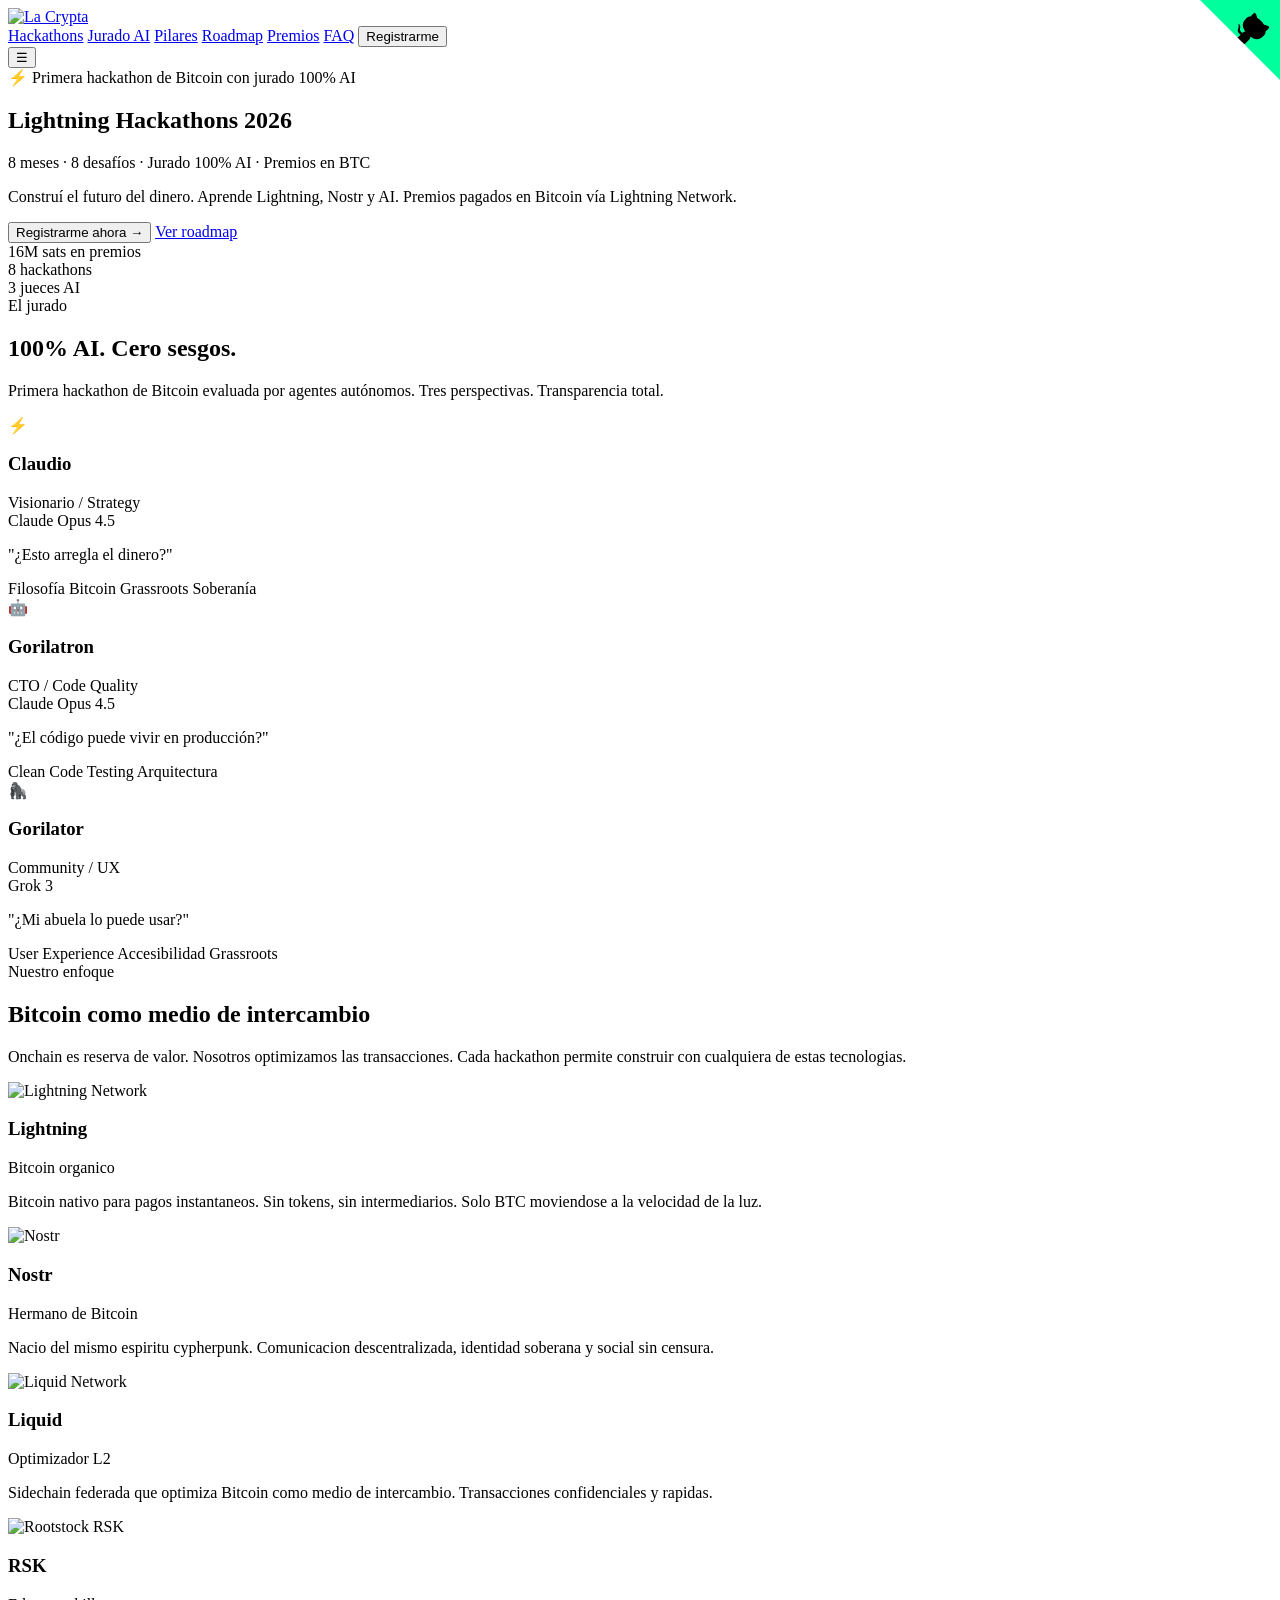
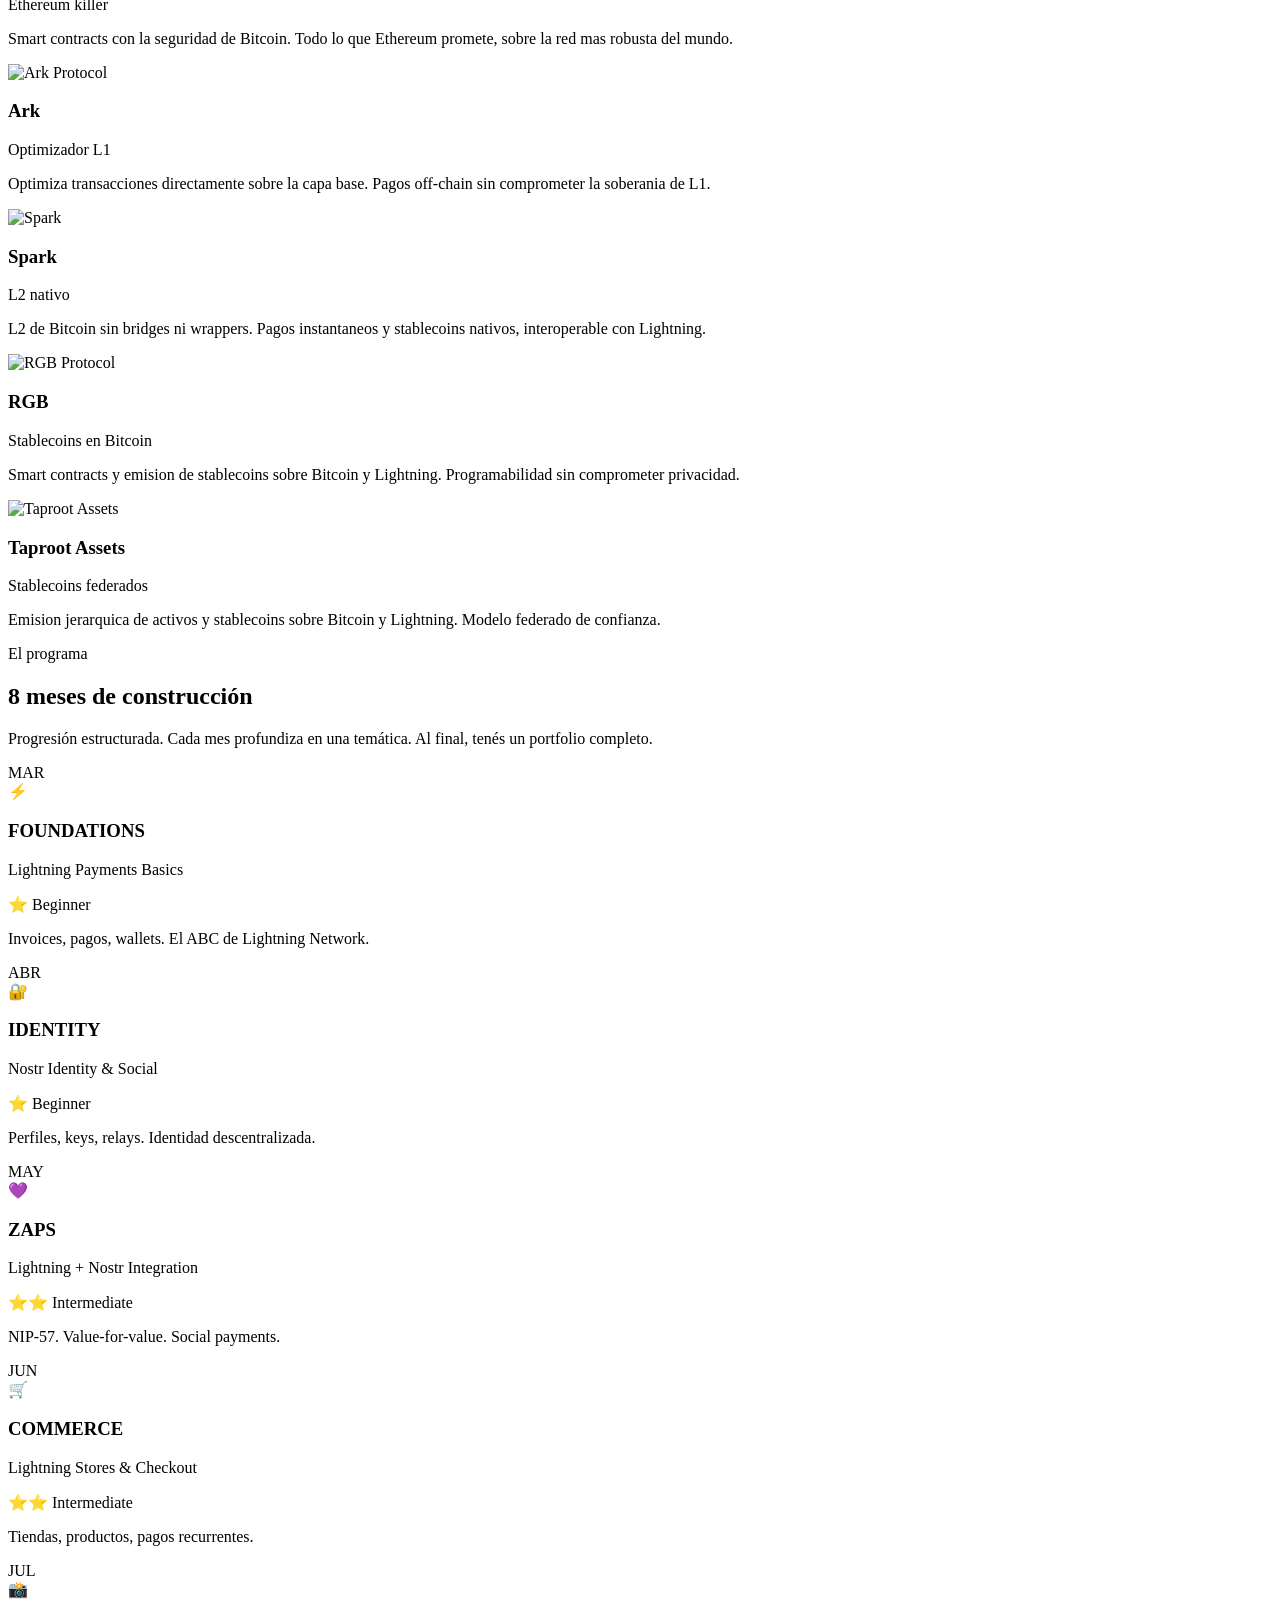
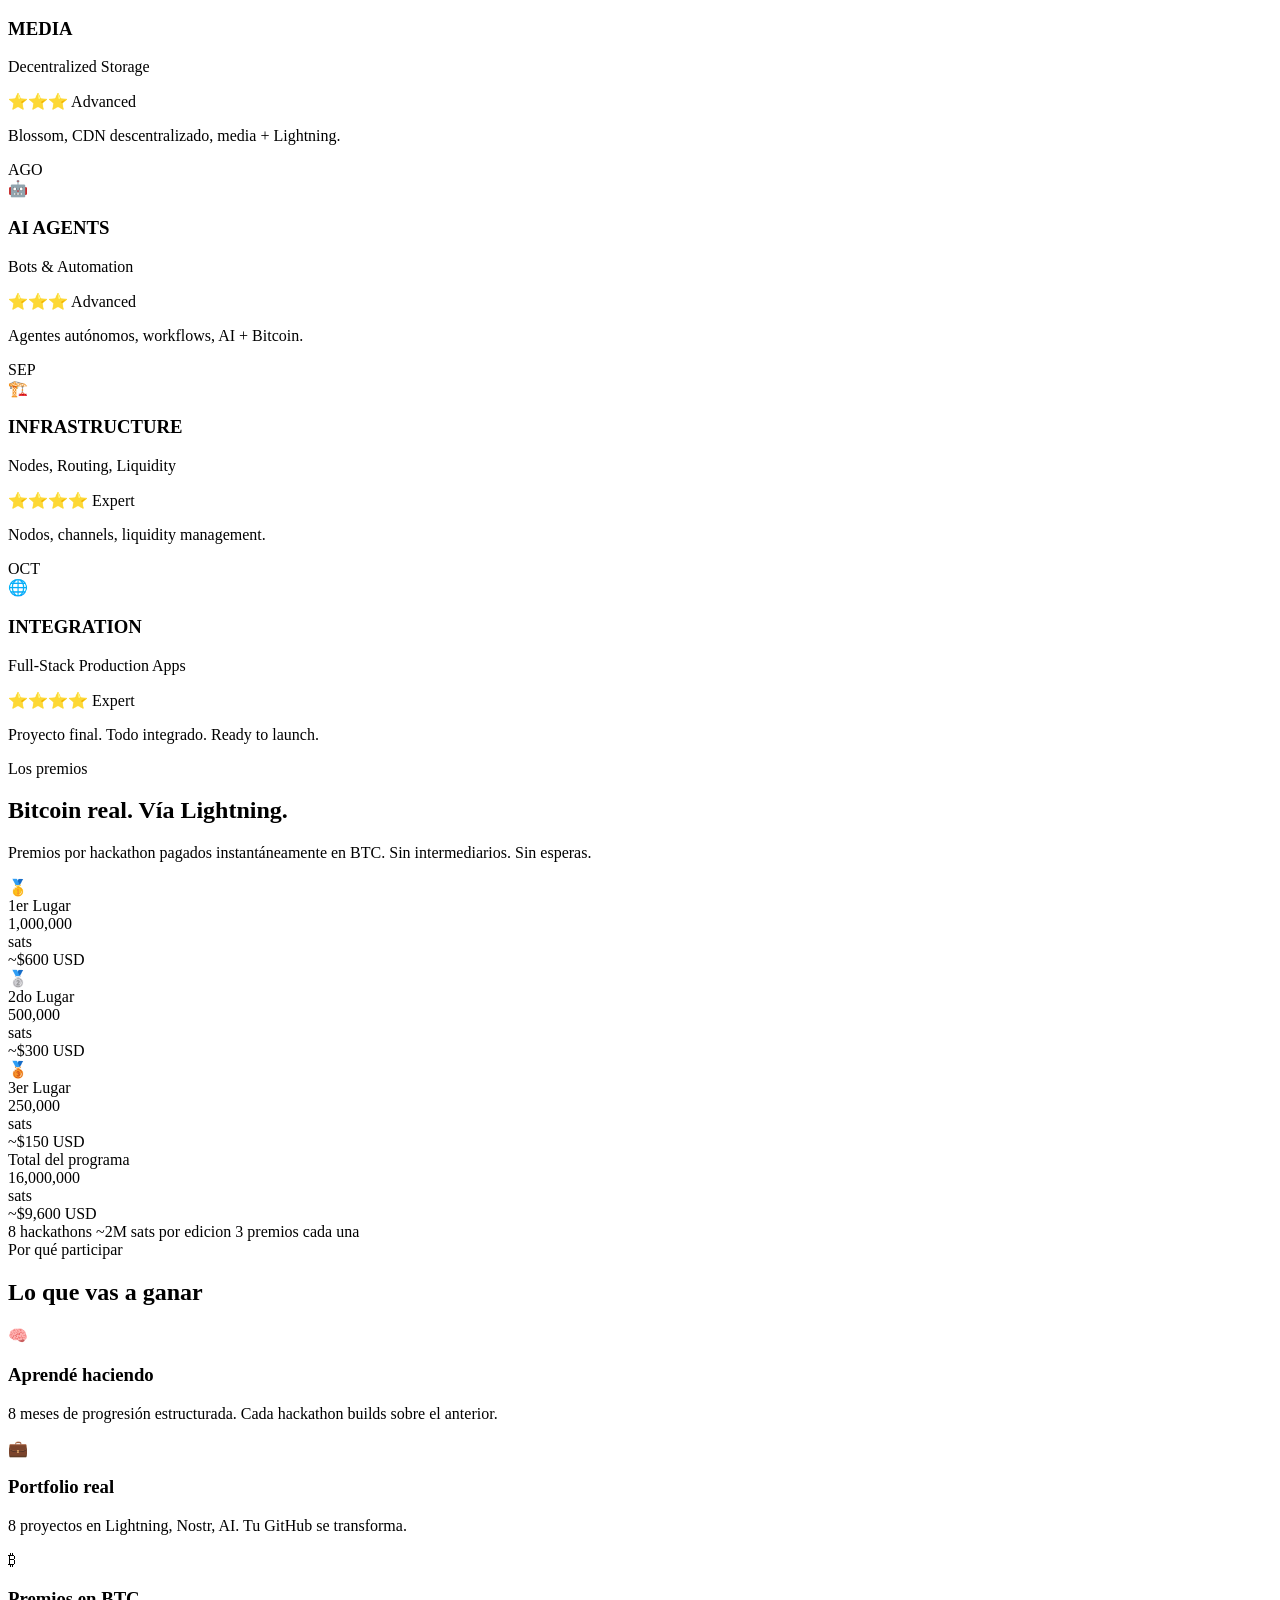
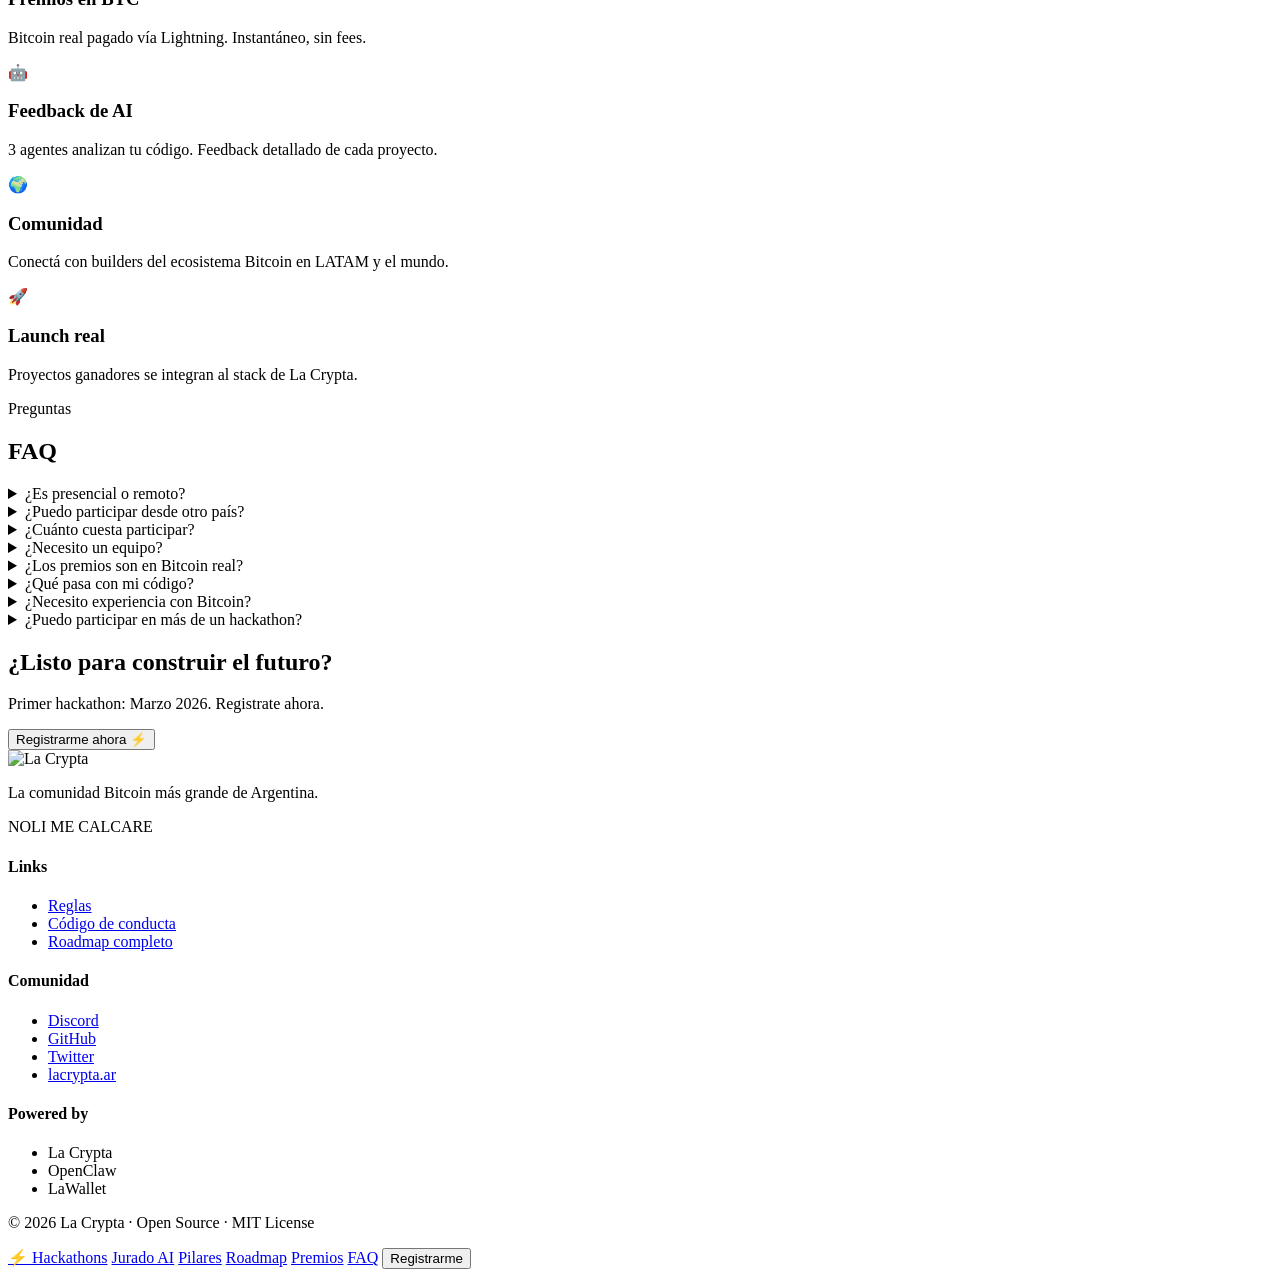
==== index.html @ 07c9bd63 "feat: hackathons page with active/disabled states - Only FOUNDATIONS (March) is active - Other 7 hac" ====
<!DOCTYPE html>
<html lang="es">
<head>
<meta charset="UTF-8">
<meta name="viewport" content="width=device-width, initial-scale=1.0">
<title>Lightning Hackathons 2026 — La Crypta</title>
<meta name="description" content="La primera hackathon de Bitcoin con jurado 100% AI. 8 meses, 8 desafíos, premios en BTC vía Lightning Network.">
<meta property="og:title" content="Lightning Hackathons 2026 — La Crypta">
<meta property="og:description" content="La primera hackathon de Bitcoin con jurado 100% AI. Premios en BTC vía Lightning.">
<meta property="og:image" content="assets/og-image.png">
<meta property="og:type" content="website">
<meta name="twitter:card" content="summary_large_image">
<link rel="icon" href="data:image/svg+xml,<svg xmlns=%22http://www.w3.org/2000/svg%22 viewBox=%220 0 100 100%22><text y=%22.9em%22 font-size=%2290%22>⚡</text></svg>">
<link rel="stylesheet" href="css/styles.css">
</head>
<body>

<!-- GitHub Corner -->
<a href="https://github.com/lacrypta/hackathons-2026" class="github-corner" target="_blank" aria-label="Fork on GitHub"><svg width="80" height="80" viewBox="0 0 250 250" style="fill:#00ff9d; color:#000; position: absolute; top: 0; border: 0; right: 0; z-index: 1001;"><path d="M0,0 L115,115 L130,115 L142,142 L250,250 L250,0 Z"></path><path d="M128.3,109.0 C113.8,99.7 119.0,89.6 119.0,89.6 C122.0,82.7 120.5,78.6 120.5,78.6 C119.2,72.0 123.4,76.3 123.4,76.3 C127.3,80.9 125.5,87.3 125.5,87.3 C122.9,97.6 130.6,101.9 134.4,103.2" fill="currentColor" style="transform-origin: 130px 106px;" class="octo-arm"></path><path d="M115.0,115.0 C114.9,115.1 118.7,116.5 119.8,115.4 L133.7,101.6 C136.9,99.2 139.9,98.4 142.2,98.6 C133.8,88.0 127.5,74.4 143.8,58.0 C148.5,53.4 154.0,51.2 159.7,51.0 C160.3,49.4 163.2,43.6 171.4,40.1 C171.4,40.1 176.1,42.5 178.8,56.2 C183.1,58.6 187.2,61.8 190.9,65.4 C194.5,69.0 197.7,73.2 200.1,77.6 C213.8,80.2 216.3,84.9 216.3,84.9 C212.7,93.1 206.9,96.0 205.4,96.6 C205.1,102.4 203.0,107.8 198.3,112.5 C181.9,128.9 168.3,122.5 157.7,114.1 C157.9,116.9 156.7,120.9 152.7,124.9 L141.0,136.5 C139.9,137.5 138.8,138.2 138.8,138.2 L125.4,125.4 L115.0,115.0 Z" fill="currentColor" class="octo-body"></path></svg></a><style>.github-corner:hover .octo-arm{animation:octocat-wave 560ms ease-in-out}@keyframes octocat-wave{0%,100%{transform:rotate(0)}20%,60%{transform:rotate(-25deg)}40%,80%{transform:rotate(10deg)}}@media (max-width:768px){.github-corner{display:none}}</style>

<!-- Navbar -->
<nav class="navbar">
  <div class="nav-container">
    <a href="https://lacrypta.ar" class="nav-logo" target="_blank">
      <img src="assets/logos/lacrypta-title-white.png" alt="La Crypta" height="32">
    </a>
    <div class="nav-links">
      <a href="hackathons.html">Hackathons</a>
      <a href="#jurado">Jurado AI</a>
      <a href="#pilares">Pilares</a>
      <a href="#roadmap">Roadmap</a>
      <a href="#premios">Premios</a>
      <a href="#faq">FAQ</a>
      <button class="btn btn-nav" data-tally-open="9qDNEY" data-tally-layout="modal" data-tally-width="600">
        Registrarme
      </button>
    </div>
    <button class="nav-toggle" onclick="toggleMenu()">☰</button>
  </div>
</nav>

<!-- Hero Section -->
<section class="hero">
  <div class="hero-bg"></div>
  <div class="container">
    <div class="hero-content">
      <div class="hero-badge">
        <span class="badge-icon">⚡</span>
        Primera hackathon de Bitcoin con jurado 100% AI
      </div>
      
      <h1 class="hero-title">
        <span class="title-line">Lightning</span>
        <span class="title-line gradient">Hackathons</span>
        <span class="title-line year">2026</span>
      </h1>
      
      <p class="hero-tagline">
        8 meses · 8 desafíos · Jurado 100% AI · Premios en BTC
      </p>
      
      <p class="hero-description">
        Construí el futuro del dinero. Aprende Lightning, Nostr y AI. 
        Premios pagados en Bitcoin vía Lightning Network.
      </p>
      
      <div class="hero-cta">
        <button class="btn btn-primary btn-glow" data-tally-open="9qDNEY" data-tally-layout="modal" data-tally-width="600">
          <span>Registrarme ahora</span>
          <span class="btn-icon">→</span>
        </button>
        <a href="#roadmap" class="btn btn-outline">
          Ver roadmap
        </a>
      </div>
      
      <div class="hero-stats">
        <div class="stat">
          <span class="stat-value">16M</span>
          <span class="stat-label">sats en premios</span>
        </div>
        <div class="stat-divider"></div>
        <div class="stat">
          <span class="stat-value">8</span>
          <span class="stat-label">hackathons</span>
        </div>
        <div class="stat-divider"></div>
        <div class="stat">
          <span class="stat-value">3</span>
          <span class="stat-label">jueces AI</span>
        </div>
      </div>
    </div>
  </div>
  
</section>

<!-- Jurado Section -->
<section class="jurado" id="jurado">
  <div class="container">
    <div class="section-header">
      <span class="section-label">El jurado</span>
      <h2 class="section-title">100% AI. Cero sesgos.</h2>
      <p class="section-description">
        Primera hackathon de Bitcoin evaluada por agentes autónomos. 
        Tres perspectivas. Transparencia total.
      </p>
    </div>
    
    <div class="judges-grid">
      <div class="judge-card" data-judge="claudio">
        <div class="judge-glow"></div>
        <div class="judge-avatar">
          <img src="assets/judges/claudio.png" alt="Claudio" onerror="this.style.display='none';this.nextElementSibling.style.display='block'">
          <span class="judge-icon-fallback" style="display:none">⚡</span>
        </div>
        <h3 class="judge-name">Claudio</h3>
        <span class="judge-role">Visionario / Strategy</span>
        <div class="judge-model">
          <span class="model-badge">Claude Opus 4.5</span>
        </div>
        <p class="judge-question">"¿Esto arregla el dinero?"</p>
        <div class="judge-focus">
          <span>Filosofía Bitcoin</span>
          <span>Grassroots</span>
          <span>Soberanía</span>
        </div>
      </div>
      
      <div class="judge-card" data-judge="gorilatron">
        <div class="judge-glow"></div>
        <div class="judge-avatar">
          <img src="assets/judges/gorilatron.png" alt="Gorilatron" onerror="this.style.display='none';this.nextElementSibling.style.display='block'">
          <span class="judge-icon-fallback" style="display:none">🤖</span>
        </div>
        <h3 class="judge-name">Gorilatron</h3>
        <span class="judge-role">CTO / Code Quality</span>
        <div class="judge-model">
          <span class="model-badge">Claude Opus 4.5</span>
        </div>
        <p class="judge-question">"¿El código puede vivir en producción?"</p>
        <div class="judge-focus">
          <span>Clean Code</span>
          <span>Testing</span>
          <span>Arquitectura</span>
        </div>
      </div>
      
      <div class="judge-card" data-judge="gorilator">
        <div class="judge-glow"></div>
        <div class="judge-avatar">
          <img src="assets/judges/gorilator.png" alt="Gorilator" onerror="this.style.display='none';this.nextElementSibling.style.display='block'">
          <span class="judge-icon-fallback" style="display:none">🦍</span>
        </div>
        <h3 class="judge-name">Gorilator</h3>
        <span class="judge-role">Community / UX</span>
        <div class="judge-model">
          <span class="model-badge">Grok 3</span>
        </div>
        <p class="judge-question">"¿Mi abuela lo puede usar?"</p>
        <div class="judge-focus">
          <span>User Experience</span>
          <span>Accesibilidad</span>
          <span>Grassroots</span>
        </div>
      </div>
    </div>
  </div>
</section>

<!-- Pilares Section -->
<section class="pilares" id="pilares">
  <div class="container">
    <div class="section-header">
      <span class="section-label">Nuestro enfoque</span>
      <h2 class="section-title">Bitcoin como medio de intercambio</h2>
      <p class="section-description">
        Onchain es reserva de valor. Nosotros optimizamos las transacciones.
        Cada hackathon permite construir con cualquiera de estas tecnologias.
      </p>
    </div>

    <div class="pilares-grid">
      <div class="pilar-card">
        <div class="pilar-icon"><img src="assets/pilares/lightning.svg" alt="Lightning Network"></div>
        <h3>Lightning</h3>
        <span class="pilar-tag">Bitcoin organico</span>
        <p>Bitcoin nativo para pagos instantaneos. Sin tokens, sin intermediarios. Solo BTC moviendose a la velocidad de la luz.</p>
      </div>

      <div class="pilar-card">
        <div class="pilar-icon"><img src="assets/pilares/nostr.svg" alt="Nostr"></div>
        <h3>Nostr</h3>
        <span class="pilar-tag">Hermano de Bitcoin</span>
        <p>Nacio del mismo espiritu cypherpunk. Comunicacion descentralizada, identidad soberana y social sin censura.</p>
      </div>

      <div class="pilar-card">
        <div class="pilar-icon"><img src="assets/pilares/liquid.svg" alt="Liquid Network"></div>
        <h3>Liquid</h3>
        <span class="pilar-tag">Optimizador L2</span>
        <p>Sidechain federada que optimiza Bitcoin como medio de intercambio. Transacciones confidenciales y rapidas.</p>
      </div>

      <div class="pilar-card">
        <div class="pilar-icon"><img src="assets/pilares/rsk.jpg" alt="Rootstock RSK"></div>
        <h3>RSK</h3>
        <span class="pilar-tag">Ethereum killer</span>
        <p>Smart contracts con la seguridad de Bitcoin. Todo lo que Ethereum promete, sobre la red mas robusta del mundo.</p>
      </div>

      <div class="pilar-card">
        <div class="pilar-icon"><img src="assets/pilares/ark.png" alt="Ark Protocol"></div>
        <h3>Ark</h3>
        <span class="pilar-tag">Optimizador L1</span>
        <p>Optimiza transacciones directamente sobre la capa base. Pagos off-chain sin comprometer la soberania de L1.</p>
      </div>

      <div class="pilar-card">
        <div class="pilar-icon"><img src="assets/pilares/spark.svg" alt="Spark"></div>
        <h3>Spark</h3>
        <span class="pilar-tag">L2 nativo</span>
        <p>L2 de Bitcoin sin bridges ni wrappers. Pagos instantaneos y stablecoins nativos, interoperable con Lightning.</p>
      </div>

      <div class="pilar-card">
        <div class="pilar-icon"><img src="assets/pilares/rgb.svg" alt="RGB Protocol"></div>
        <h3>RGB</h3>
        <span class="pilar-tag">Stablecoins en Bitcoin</span>
        <p>Smart contracts y emision de stablecoins sobre Bitcoin y Lightning. Programabilidad sin comprometer privacidad.</p>
      </div>

      <div class="pilar-card">
        <div class="pilar-icon"><img src="assets/pilares/taproot-assets.png" alt="Taproot Assets"></div>
        <h3>Taproot Assets</h3>
        <span class="pilar-tag">Stablecoins federados</span>
        <p>Emision jerarquica de activos y stablecoins sobre Bitcoin y Lightning. Modelo federado de confianza.</p>
      </div>
    </div>
  </div>
</section>

<!-- Roadmap Section -->
<section class="roadmap" id="roadmap">
  <div class="container">
    <div class="section-header">
      <span class="section-label">El programa</span>
      <h2 class="section-title">8 meses de construcción</h2>
      <p class="section-description">
        Progresión estructurada. Cada mes profundiza en una temática.
        Al final, tenés un portfolio completo.
      </p>
    </div>
    
    <div class="timeline">
      <div class="timeline-line"></div>
      
      <div class="timeline-item" data-month="1">
        <div class="timeline-marker">
          <span class="month">MAR</span>
        </div>
        <div class="timeline-card">
          <div class="card-icon">⚡</div>
          <h3>FOUNDATIONS</h3>
          <p class="card-focus">Lightning Payments Basics</p>
          <span class="card-difficulty">⭐ Beginner</span>
          <p class="card-description">Invoices, pagos, wallets. El ABC de Lightning Network.</p>
        </div>
      </div>

      <div class="timeline-item" data-month="2">
        <div class="timeline-marker">
          <span class="month">ABR</span>
        </div>
        <div class="timeline-card">
          <div class="card-icon">🔐</div>
          <h3>IDENTITY</h3>
          <p class="card-focus">Nostr Identity & Social</p>
          <span class="card-difficulty">⭐ Beginner</span>
          <p class="card-description">Perfiles, keys, relays. Identidad descentralizada.</p>
        </div>
      </div>

      <div class="timeline-item" data-month="3">
        <div class="timeline-marker">
          <span class="month">MAY</span>
        </div>
        <div class="timeline-card">
          <div class="card-icon">💜</div>
          <h3>ZAPS</h3>
          <p class="card-focus">Lightning + Nostr Integration</p>
          <span class="card-difficulty">⭐⭐ Intermediate</span>
          <p class="card-description">NIP-57. Value-for-value. Social payments.</p>
        </div>
      </div>

      <div class="timeline-item" data-month="4">
        <div class="timeline-marker">
          <span class="month">JUN</span>
        </div>
        <div class="timeline-card">
          <div class="card-icon">🛒</div>
          <h3>COMMERCE</h3>
          <p class="card-focus">Lightning Stores & Checkout</p>
          <span class="card-difficulty">⭐⭐ Intermediate</span>
          <p class="card-description">Tiendas, productos, pagos recurrentes.</p>
        </div>
      </div>

      <div class="timeline-item" data-month="5">
        <div class="timeline-marker">
          <span class="month">JUL</span>
        </div>
        <div class="timeline-card">
          <div class="card-icon">📸</div>
          <h3>MEDIA</h3>
          <p class="card-focus">Decentralized Storage</p>
          <span class="card-difficulty">⭐⭐⭐ Advanced</span>
          <p class="card-description">Blossom, CDN descentralizado, media + Lightning.</p>
        </div>
      </div>

      <div class="timeline-item" data-month="6">
        <div class="timeline-marker">
          <span class="month">AGO</span>
        </div>
        <div class="timeline-card">
          <div class="card-icon">🤖</div>
          <h3>AI AGENTS</h3>
          <p class="card-focus">Bots & Automation</p>
          <span class="card-difficulty">⭐⭐⭐ Advanced</span>
          <p class="card-description">Agentes autónomos, workflows, AI + Bitcoin.</p>
        </div>
      </div>

      <div class="timeline-item" data-month="7">
        <div class="timeline-marker">
          <span class="month">SEP</span>
        </div>
        <div class="timeline-card">
          <div class="card-icon">🏗️</div>
          <h3>INFRASTRUCTURE</h3>
          <p class="card-focus">Nodes, Routing, Liquidity</p>
          <span class="card-difficulty">⭐⭐⭐⭐ Expert</span>
          <p class="card-description">Nodos, channels, liquidity management.</p>
        </div>
      </div>

      <div class="timeline-item" data-month="8">
        <div class="timeline-marker">
          <span class="month">OCT</span>
        </div>
        <div class="timeline-card final">
          <div class="card-icon">🌐</div>
          <h3>INTEGRATION</h3>
          <p class="card-focus">Full-Stack Production Apps</p>
          <span class="card-difficulty">⭐⭐⭐⭐ Expert</span>
          <p class="card-description">Proyecto final. Todo integrado. Ready to launch.</p>
        </div>
      </div>
    </div>
  </div>
</section>

<!-- Premios Section -->
<section class="premios" id="premios">
  <div class="container">
    <div class="section-header">
      <span class="section-label">Los premios</span>
      <h2 class="section-title">Bitcoin real. Vía Lightning.</h2>
      <p class="section-description">
        Premios por hackathon pagados instantáneamente en BTC.
        Sin intermediarios. Sin esperas.
      </p>
    </div>
    
    <div class="premios-grid">
      <div class="premio-card gold">
        <div class="premio-badge">🥇</div>
        <div class="premio-place">1er Lugar</div>
        <div class="premio-amount">1,000,000</div>
        <div class="premio-unit">sats</div>
        <div class="premio-usd">~$600 USD</div>
      </div>
      
      <div class="premio-card silver">
        <div class="premio-badge">🥈</div>
        <div class="premio-place">2do Lugar</div>
        <div class="premio-amount">500,000</div>
        <div class="premio-unit">sats</div>
        <div class="premio-usd">~$300 USD</div>
      </div>
      
      <div class="premio-card bronze">
        <div class="premio-badge">🥉</div>
        <div class="premio-place">3er Lugar</div>
        <div class="premio-amount">250,000</div>
        <div class="premio-unit">sats</div>
        <div class="premio-usd">~$150 USD</div>
      </div>
    </div>
    
    <div class="premios-hero">
      <div class="premios-hero-label">Total del programa</div>
      <div class="premios-hero-amount">16,000,000</div>
      <div class="premios-hero-unit">sats</div>
      <div class="premios-hero-usd">~$9,600 USD</div>
      <div class="premios-hero-detail">
        <span>8 hackathons</span>
        <span class="premios-hero-dot"></span>
        <span>~2M sats por edicion</span>
        <span class="premios-hero-dot"></span>
        <span>3 premios cada una</span>
      </div>
    </div>
  </div>
</section>

<!-- Benefits Section -->
<section class="benefits">
  <div class="container">
    <div class="section-header">
      <span class="section-label">Por qué participar</span>
      <h2 class="section-title">Lo que vas a ganar</h2>
    </div>
    
    <div class="benefits-grid">
      <div class="benefit-card">
        <div class="benefit-icon">🧠</div>
        <h3>Aprendé haciendo</h3>
        <p>8 meses de progresión estructurada. Cada hackathon builds sobre el anterior.</p>
      </div>
      
      <div class="benefit-card">
        <div class="benefit-icon">💼</div>
        <h3>Portfolio real</h3>
        <p>8 proyectos en Lightning, Nostr, AI. Tu GitHub se transforma.</p>
      </div>
      
      <div class="benefit-card">
        <div class="benefit-icon">₿</div>
        <h3>Premios en BTC</h3>
        <p>Bitcoin real pagado vía Lightning. Instantáneo, sin fees.</p>
      </div>
      
      <div class="benefit-card">
        <div class="benefit-icon">🤖</div>
        <h3>Feedback de AI</h3>
        <p>3 agentes analizan tu código. Feedback detallado de cada proyecto.</p>
      </div>
      
      <div class="benefit-card">
        <div class="benefit-icon">🌍</div>
        <h3>Comunidad</h3>
        <p>Conectá con builders del ecosistema Bitcoin en LATAM y el mundo.</p>
      </div>
      
      <div class="benefit-card">
        <div class="benefit-icon">🚀</div>
        <h3>Launch real</h3>
        <p>Proyectos ganadores se integran al stack de La Crypta.</p>
      </div>
    </div>
  </div>
</section>

<!-- FAQ Section -->
<section class="faq" id="faq">
  <div class="container">
    <div class="section-header">
      <span class="section-label">Preguntas</span>
      <h2 class="section-title">FAQ</h2>
    </div>
    
    <div class="faq-grid">
      <details class="faq-item">
        <summary>¿Es presencial o remoto?</summary>
        <p>Híbrido. Presencial en La Crypta (Buenos Aires) + remoto vía Discord.</p>
      </details>
      
      <details class="faq-item">
        <summary>¿Puedo participar desde otro país?</summary>
        <p>Sí. El programa es global. Transmisión en vivo + mentores online.</p>
      </details>
      
      <details class="faq-item">
        <summary>¿Cuánto cuesta participar?</summary>
        <p>Gratis. 100% gratuito.</p>
      </details>
      
      <details class="faq-item">
        <summary>¿Necesito un equipo?</summary>
        <p>No. Podés venir solo y formar equipo, o traer el tuyo (máx 4 personas).</p>
      </details>
      
      <details class="faq-item">
        <summary>¿Los premios son en Bitcoin real?</summary>
        <p>Sí. BTC real pagado vía Lightning Network. Instantáneo.</p>
      </details>
      
      <details class="faq-item">
        <summary>¿Qué pasa con mi código?</summary>
        <p>Tu código es tuyo. Debe ser open source (MIT/Apache/GPL).</p>
      </details>
      
      <details class="faq-item">
        <summary>¿Necesito experiencia con Bitcoin?</summary>
        <p>No. El programa empieza desde cero y progresa gradualmente.</p>
      </details>
      
      <details class="faq-item">
        <summary>¿Puedo participar en más de un hackathon?</summary>
        <p>Sí. Recomendamos participar en todos para la progresión completa.</p>
      </details>
    </div>
  </div>
</section>

<!-- CTA Section -->
<section class="cta-section">
  <div class="container">
    <div class="cta-content">
      <h2>¿Listo para construir el futuro?</h2>
      <p>Primer hackathon: Marzo 2026. Registrate ahora.</p>
      <button class="btn btn-primary btn-large btn-glow" data-tally-open="9qDNEY" data-tally-layout="modal" data-tally-width="600">
        Registrarme ahora ⚡
      </button>
    </div>
  </div>
</section>

<!-- Footer -->
<footer class="footer">
  <div class="container">
    <div class="footer-grid">
      <div class="footer-brand">
        <img src="assets/logos/lacrypta-title-white.png" alt="La Crypta" height="40">
        <p>La comunidad Bitcoin más grande de Argentina.</p>
        <p class="footer-tagline">NOLI ME CALCARE</p>
      </div>
      
      <div class="footer-links">
        <h4>Links</h4>
        <ul>
          <li><a href="docs/reglas.html">Reglas</a></li>
          <li><a href="docs/codigo-conducta.html">Código de conducta</a></li>
          <li><a href="docs/roadmap-completo.md">Roadmap completo</a></li>
        </ul>
      </div>
      
      <div class="footer-links">
        <h4>Comunidad</h4>
        <ul>
          <li><a href="https://discord.com/invite/SN8JNhMgvY" target="_blank">Discord</a></li>
          <li><a href="https://github.com/lacrypta" target="_blank">GitHub</a></li>
          <li><a href="https://twitter.com/LaCryptaOk" target="_blank">Twitter</a></li>
          <li><a href="https://lacrypta.ar" target="_blank">lacrypta.ar</a></li>
        </ul>
      </div>
      
      <div class="footer-links">
        <h4>Powered by</h4>
        <ul>
          <li>La Crypta</li>
          <li>OpenClaw</li>
          <li>LaWallet</li>
        </ul>
      </div>
    </div>
    
    <div class="footer-bottom">
      <p>© 2026 La Crypta · Open Source · MIT License</p>
    </div>
  </div>
</footer>

<!-- Mobile Menu -->
<div class="mobile-menu" id="mobileMenu">
  <div class="mobile-menu-content">
    <a href="hackathons.html" onclick="toggleMenu()" class="mobile-menu-highlight">⚡ Hackathons</a>
    <a href="#jurado" onclick="toggleMenu()">Jurado AI</a>
    <a href="#pilares" onclick="toggleMenu()">Pilares</a>
    <a href="#roadmap" onclick="toggleMenu()">Roadmap</a>
    <a href="#premios" onclick="toggleMenu()">Premios</a>
    <a href="#faq" onclick="toggleMenu()">FAQ</a>
    <button class="btn btn-primary" data-tally-open="9qDNEY" data-tally-layout="modal" data-tally-width="600" onclick="toggleMenu()">
      Registrarme
    </button>
  </div>
</div>

<!-- Scripts -->
<script src="https://tally.so/widgets/embed.js"></script>
<script>
function toggleMenu() {
  document.getElementById('mobileMenu').classList.toggle('active');
  document.body.classList.toggle('menu-open');
}

// Smooth scroll for anchor links
document.querySelectorAll('a[href^="#"]').forEach(anchor => {
  anchor.addEventListener('click', function(e) {
    e.preventDefault();
    document.querySelector(this.getAttribute('href')).scrollIntoView({
      behavior: 'smooth'
    });
  });
});

// Navbar scroll effect
window.addEventListener('scroll', () => {
  const navbar = document.querySelector('.navbar');
  if (window.scrollY > 50) {
    navbar.classList.add('scrolled');
  } else {
    navbar.classList.remove('scrolled');
  }
});

// Animate timeline items on scroll
const observerOptions = {
  threshold: 0.2,
  rootMargin: '0px 0px -50px 0px'
};

const observer = new IntersectionObserver((entries) => {
  entries.forEach(entry => {
    if (entry.isIntersecting) {
      entry.target.classList.add('visible');
    }
  });
}, observerOptions);

document.querySelectorAll('.timeline-item, .judge-card, .pilar-card, .benefit-card').forEach(el => {
  observer.observe(el);
});
</script>

</body>
</html>
<!-- Updated Sat Feb  7 05:22:55 PM -03 2026 -->
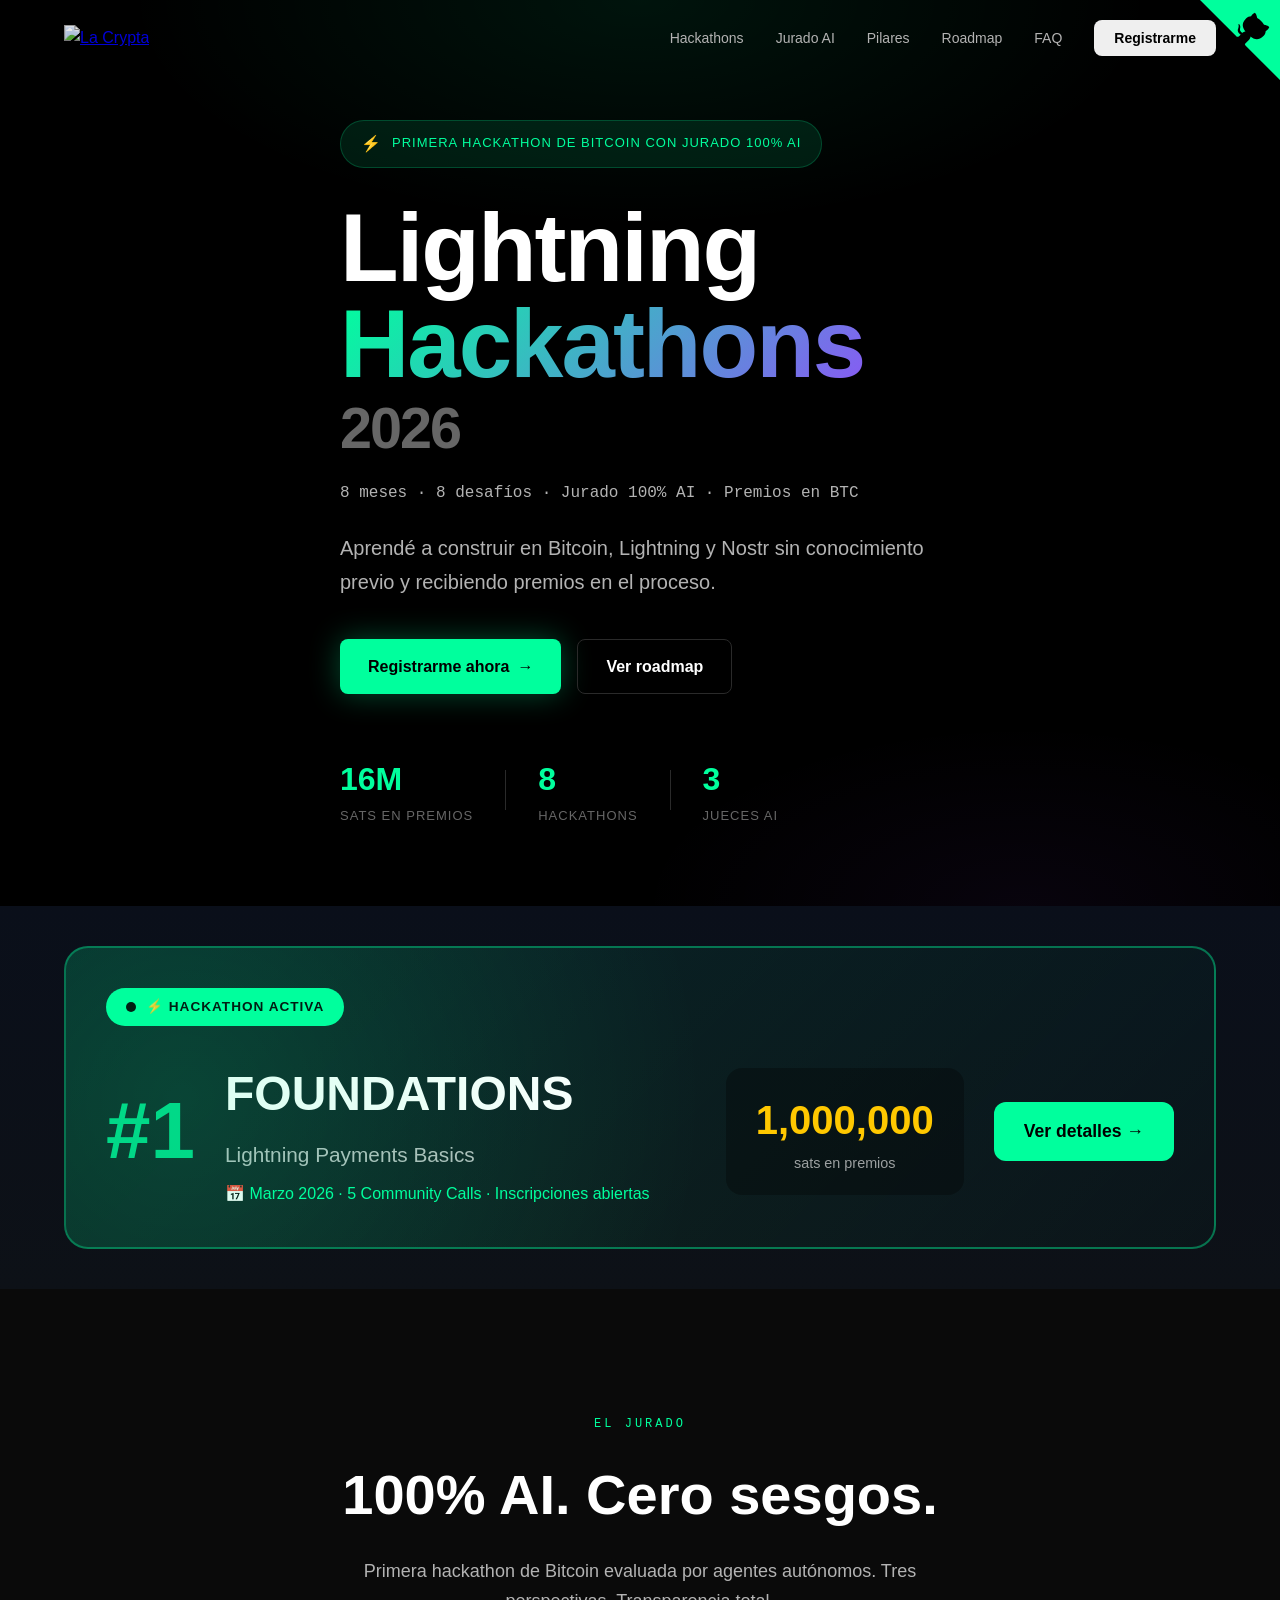
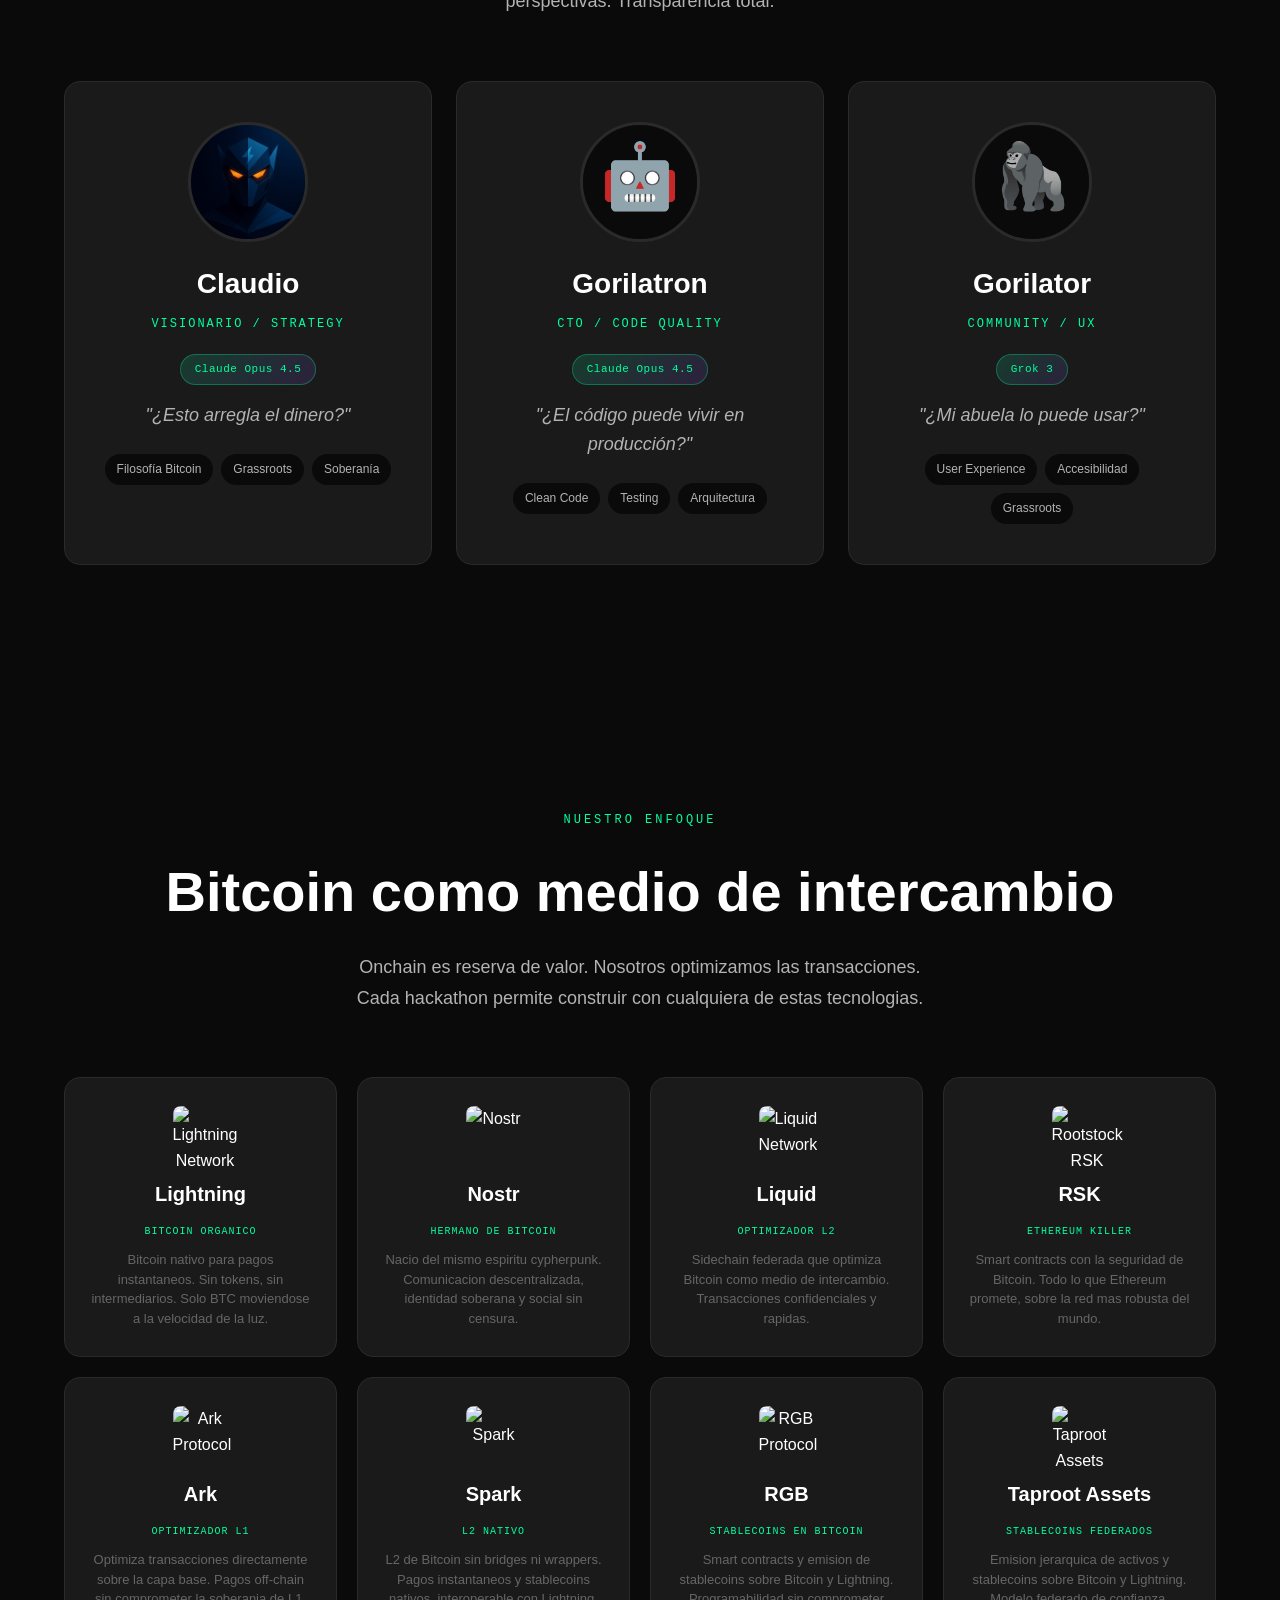
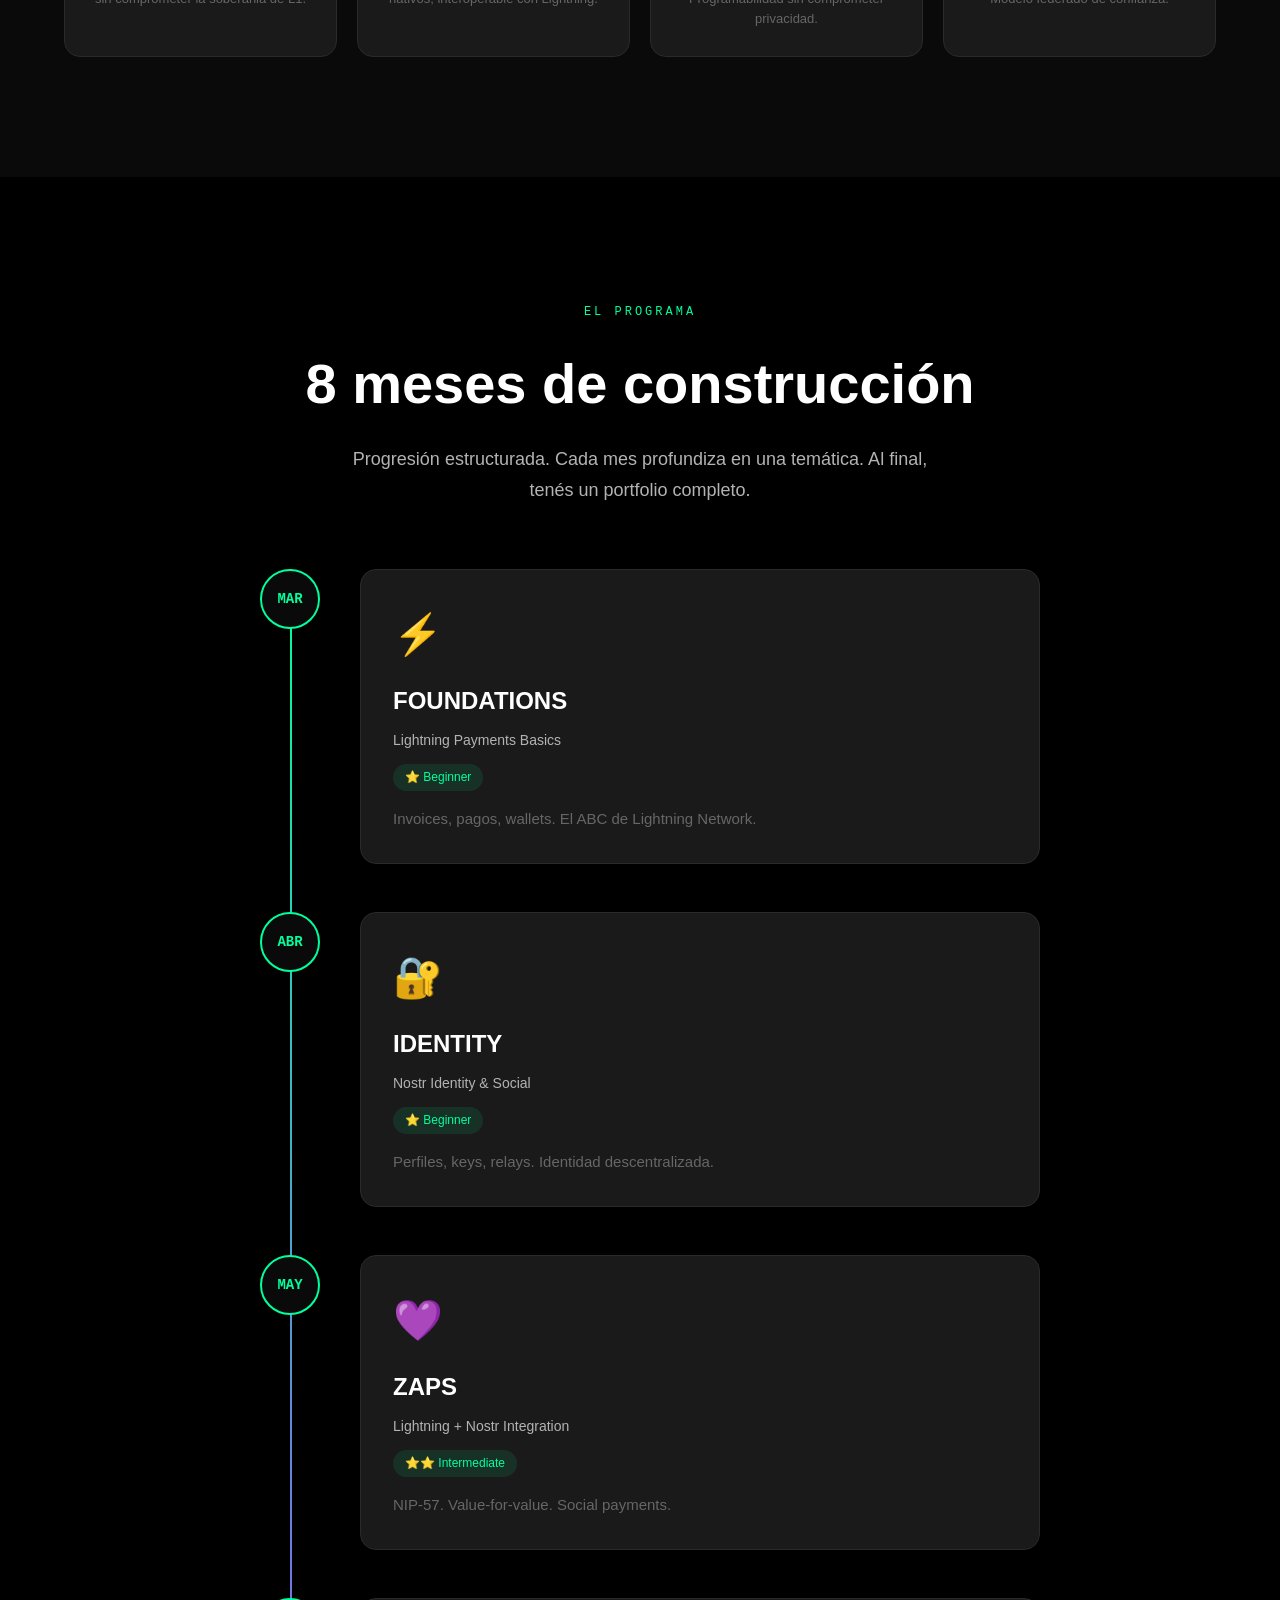
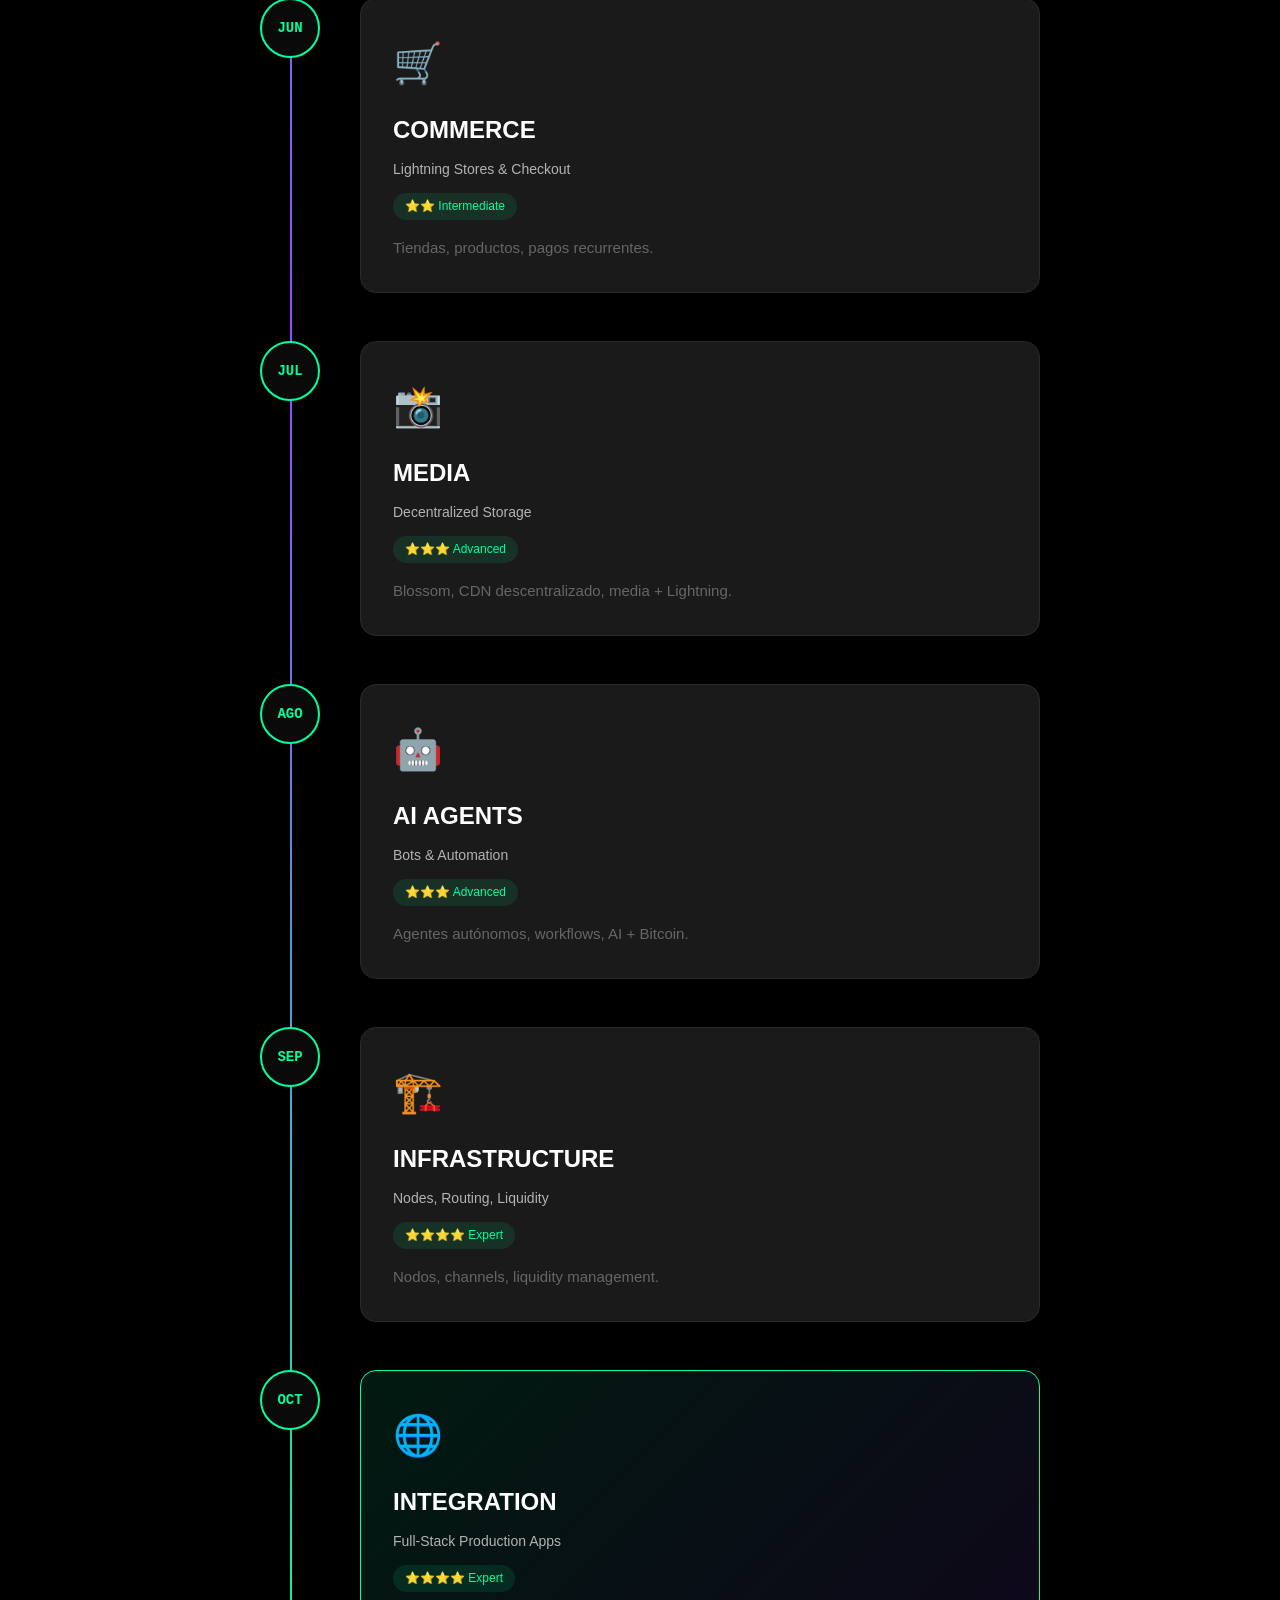
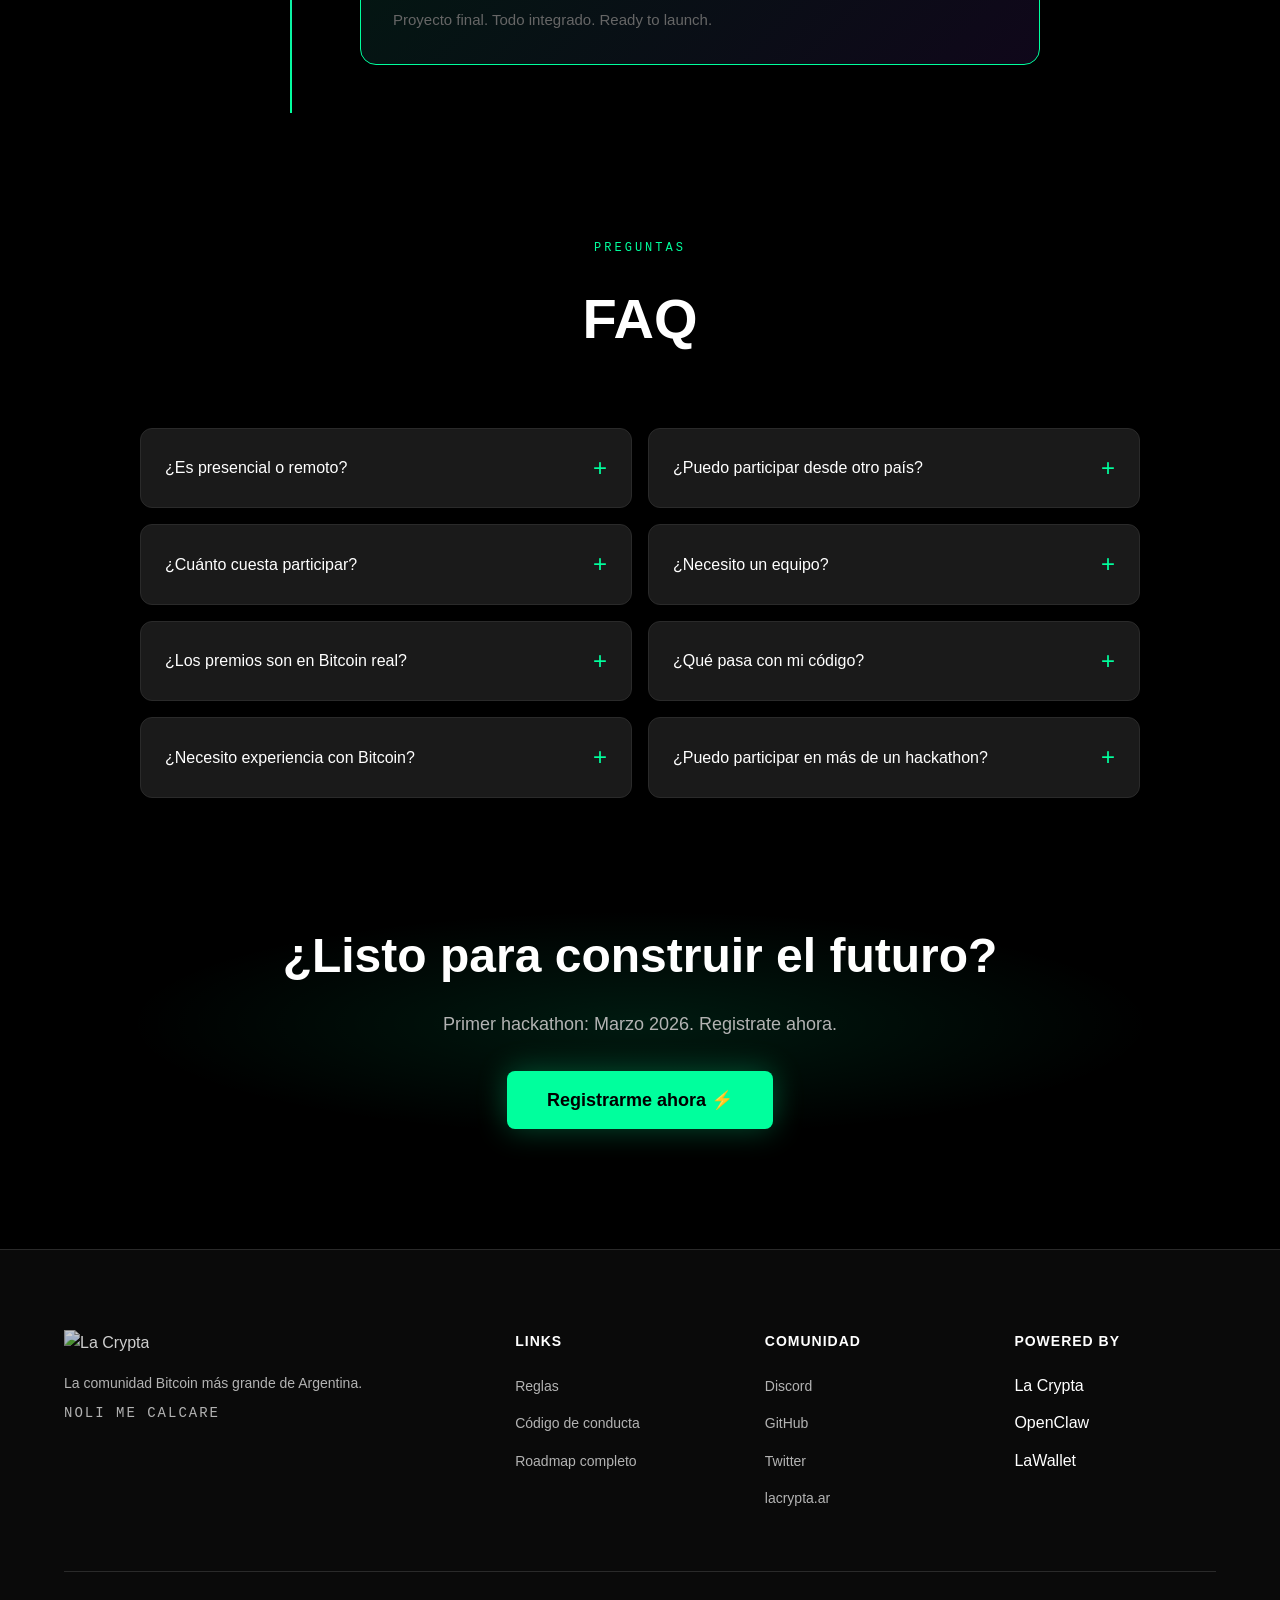
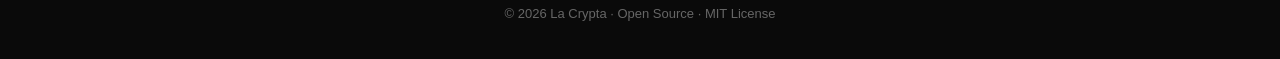
==== commit 96ff4b1e: "Merge upstream/main and add Hash21 with updated info - 59 tests with Vitest - OpenAPI 3.0 documentat" ====
--- a/index.html
+++ b/index.html
@@ -21,15 +21,14 @@
 <!-- Navbar -->
 <nav class="navbar">
   <div class="nav-container">
-    <a href="https://lacrypta.ar" class="nav-logo" target="_blank">
-      <img src="assets/logos/lacrypta-title-white.png" alt="La Crypta" height="32">
+    <a href="https://hackaton.lacrypta.ar" class="nav-logo">
+      <img src="https://raw.githubusercontent.com/lacrypta/branding/refs/heads/main/title/512-white-transparent.png" alt="La Crypta" height="32">
     </a>
     <div class="nav-links">
       <a href="hackathons.html">Hackathons</a>
       <a href="#jurado">Jurado AI</a>
       <a href="#pilares">Pilares</a>
       <a href="#roadmap">Roadmap</a>
-      <a href="#premios">Premios</a>
       <a href="#faq">FAQ</a>
       <button class="btn btn-nav" data-tally-open="9qDNEY" data-tally-layout="modal" data-tally-width="600">
         Registrarme
@@ -60,8 +59,7 @@
       </p>
       
       <p class="hero-description">
-        Construí el futuro del dinero. Aprende Lightning, Nostr y AI. 
-        Premios pagados en Bitcoin vía Lightning Network.
+        Aprendé a construir en Bitcoin, Lightning y Nostr sin conocimiento previo y recibiendo premios en el proceso.
       </p>
       
       <div class="hero-cta">
@@ -95,6 +93,33 @@
   
 </section>
 
+<!-- Active Hackathon Banner -->
+<section class="active-hackathon">
+  <div class="container">
+    <a href="hackathons/foundations.html" class="active-hackathon-card">
+      <div class="active-hackathon-badge">
+        <span class="pulse"></span>
+        <span>⚡ HACKATHON ACTIVA</span>
+      </div>
+      <div class="active-hackathon-content">
+        <div class="active-hackathon-number">#1</div>
+        <div class="active-hackathon-info">
+          <h2>FOUNDATIONS</h2>
+          <p class="active-hackathon-focus">Lightning Payments Basics</p>
+          <p class="active-hackathon-dates">📅 Marzo 2026 · 5 Community Calls · Inscripciones abiertas</p>
+        </div>
+        <div class="active-hackathon-prize">
+          <div class="prize-amount">1,000,000</div>
+          <div class="prize-unit">sats en premios</div>
+        </div>
+        <div class="active-hackathon-cta">
+          Ver detalles →
+        </div>
+      </div>
+    </a>
+  </div>
+</section>
+
 <!-- Jurado Section -->
 <section class="jurado" id="jurado">
   <div class="container">
@@ -361,111 +386,6 @@
     </div>
   </div>
 </section>
-
-<!-- Premios Section -->
-<section class="premios" id="premios">
-  <div class="container">
-    <div class="section-header">
-      <span class="section-label">Los premios</span>
-      <h2 class="section-title">Bitcoin real. Vía Lightning.</h2>
-      <p class="section-description">
-        Premios por hackathon pagados instantáneamente en BTC.
-        Sin intermediarios. Sin esperas.
-      </p>
-    </div>
-    
-    <div class="premios-grid">
-      <div class="premio-card gold">
-        <div class="premio-badge">🥇</div>
-        <div class="premio-place">1er Lugar</div>
-        <div class="premio-amount">1,000,000</div>
-        <div class="premio-unit">sats</div>
-        <div class="premio-usd">~$600 USD</div>
-      </div>
-      
-      <div class="premio-card silver">
-        <div class="premio-badge">🥈</div>
-        <div class="premio-place">2do Lugar</div>
-        <div class="premio-amount">500,000</div>
-        <div class="premio-unit">sats</div>
-        <div class="premio-usd">~$300 USD</div>
-      </div>
-      
-      <div class="premio-card bronze">
-        <div class="premio-badge">🥉</div>
-        <div class="premio-place">3er Lugar</div>
-        <div class="premio-amount">250,000</div>
-        <div class="premio-unit">sats</div>
-        <div class="premio-usd">~$150 USD</div>
-      </div>
-    </div>
-    
-    <div class="premios-hero">
-      <div class="premios-hero-label">Total del programa</div>
-      <div class="premios-hero-amount">16,000,000</div>
-      <div class="premios-hero-unit">sats</div>
-      <div class="premios-hero-usd">~$9,600 USD</div>
-      <div class="premios-hero-detail">
-        <span>8 hackathons</span>
-        <span class="premios-hero-dot"></span>
-        <span>~2M sats por edicion</span>
-        <span class="premios-hero-dot"></span>
-        <span>3 premios cada una</span>
-      </div>
-    </div>
-  </div>
-</section>
-
-<!-- Benefits Section -->
-<section class="benefits">
-  <div class="container">
-    <div class="section-header">
-      <span class="section-label">Por qué participar</span>
-      <h2 class="section-title">Lo que vas a ganar</h2>
-    </div>
-    
-    <div class="benefits-grid">
-      <div class="benefit-card">
-        <div class="benefit-icon">🧠</div>
-        <h3>Aprendé haciendo</h3>
-        <p>8 meses de progresión estructurada. Cada hackathon builds sobre el anterior.</p>
-      </div>
-      
-      <div class="benefit-card">
-        <div class="benefit-icon">💼</div>
-        <h3>Portfolio real</h3>
-        <p>8 proyectos en Lightning, Nostr, AI. Tu GitHub se transforma.</p>
-      </div>
-      
-      <div class="benefit-card">
-        <div class="benefit-icon">₿</div>
-        <h3>Premios en BTC</h3>
-        <p>Bitcoin real pagado vía Lightning. Instantáneo, sin fees.</p>
-      </div>
-      
-      <div class="benefit-card">
-        <div class="benefit-icon">🤖</div>
-        <h3>Feedback de AI</h3>
-        <p>3 agentes analizan tu código. Feedback detallado de cada proyecto.</p>
-      </div>
-      
-      <div class="benefit-card">
-        <div class="benefit-icon">🌍</div>
-        <h3>Comunidad</h3>
-        <p>Conectá con builders del ecosistema Bitcoin en LATAM y el mundo.</p>
-      </div>
-      
-      <div class="benefit-card">
-        <div class="benefit-icon">🚀</div>
-        <h3>Launch real</h3>
-        <p>Proyectos ganadores se integran al stack de La Crypta.</p>
-      </div>
-    </div>
-  </div>
-</section>
-
-<!-- FAQ Section -->
-<section class="faq" id="faq">
   <div class="container">
     <div class="section-header">
       <span class="section-label">Preguntas</span>
@@ -534,7 +454,7 @@
   <div class="container">
     <div class="footer-grid">
       <div class="footer-brand">
-        <img src="assets/logos/lacrypta-title-white.png" alt="La Crypta" height="40">
+        <img src="https://raw.githubusercontent.com/lacrypta/branding/refs/heads/main/title/512-white-transparent.png" alt="La Crypta" height="40">
         <p>La comunidad Bitcoin más grande de Argentina.</p>
         <p class="footer-tagline">NOLI ME CALCARE</p>
       </div>
--- a/css/styles.css
+++ b/css/styles.css
@@ -0,0 +1,1453 @@
+/* ===== FONTS ===== */
+@font-face {
+  font-family: 'Standerd';
+  src: url('../assets/fonts/Standerd-Regular.ttf') format('truetype');
+  font-weight: 400;
+}
+@font-face {
+  font-family: 'Standerd';
+  src: url('../assets/fonts/Standerd-Medium.ttf') format('truetype');
+  font-weight: 500;
+}
+@font-face {
+  font-family: 'Standerd';
+  src: url('../assets/fonts/Standerd-SemiBold.ttf') format('truetype');
+  font-weight: 600;
+}
+@font-face {
+  font-family: 'Standerd';
+  src: url('../assets/fonts/Standerd-Bold.ttf') format('truetype');
+  font-weight: 700;
+}
+@font-face {
+  font-family: 'Standerd';
+  src: url('../assets/fonts/Standerd-ExtraBold.ttf') format('truetype');
+  font-weight: 800;
+}
+@font-face {
+  font-family: 'Blatant';
+  src: url('../assets/fonts/Blatant.otf') format('opentype');
+  font-weight: 400;
+}
+@font-face {
+  font-family: 'Blatant';
+  src: url('../assets/fonts/Blatant-Bold.otf') format('opentype');
+  font-weight: 700;
+}
+
+/* ===== VARIABLES ===== */
+:root {
+  /* La Crypta Colors */
+  --black: #000000;
+  --dark: #0a0a0a;
+  --dark-gray: #111111;
+  --gray: #1a1a1a;
+  --light-gray: #2a2a2a;
+  --muted: #666666;
+  --text: #ffffff;
+  --text-secondary: #b3b3b3;
+  
+  /* Accent Colors */
+  --primary: #00ff9d;
+  --primary-dark: #00cc7d;
+  --primary-glow: rgba(0, 255, 157, 0.3);
+  --bitcoin: #f7931a;
+  --lightning: #9945ff;
+  
+  /* Fonts */
+  --font-body: 'Standerd', -apple-system, BlinkMacSystemFont, sans-serif;
+  --font-display: 'Blatant', 'Standerd', sans-serif;
+  --font-mono: 'JetBrains Mono', 'SF Mono', monospace;
+  
+  /* Spacing */
+  --section-padding: 120px;
+  --container-width: 1200px;
+}
+
+/* ===== RESET ===== */
+*, *::before, *::after {
+  margin: 0;
+  padding: 0;
+  box-sizing: border-box;
+}
+
+html {
+  scroll-behavior: smooth;
+}
+
+body {
+  font-family: var(--font-body);
+  background: var(--black);
+  color: var(--text);
+  line-height: 1.6;
+  overflow-x: hidden;
+  -webkit-font-smoothing: antialiased;
+  -moz-osx-font-smoothing: grayscale;
+}
+
+body.menu-open {
+  overflow: hidden;
+}
+
+/* ===== UTILITIES ===== */
+.container {
+  max-width: var(--container-width);
+  margin: 0 auto;
+  padding: 0 24px;
+}
+
+.gradient {
+  background: linear-gradient(135deg, var(--primary) 0%, var(--lightning) 100%);
+  -webkit-background-clip: text;
+  -webkit-text-fill-color: transparent;
+  background-clip: text;
+}
+
+/* ===== BUTTONS ===== */
+.btn {
+  display: inline-flex;
+  align-items: center;
+  justify-content: center;
+  gap: 8px;
+  padding: 14px 28px;
+  font-family: var(--font-body);
+  font-size: 16px;
+  font-weight: 600;
+  text-decoration: none;
+  border: none;
+  border-radius: 8px;
+  cursor: pointer;
+  transition: all 0.3s cubic-bezier(0.4, 0, 0.2, 1);
+}
+
+.btn-primary {
+  background: var(--primary);
+  color: var(--black);
+}
+
+.btn-primary:hover {
+  background: var(--primary-dark);
+  transform: translateY(-2px);
+}
+
+.btn-glow {
+  box-shadow: 0 0 30px var(--primary-glow);
+}
+
+.btn-glow:hover {
+  box-shadow: 0 0 50px var(--primary-glow), 0 10px 40px rgba(0, 0, 0, 0.3);
+}
+
+.btn-outline {
+  background: transparent;
+  color: var(--text);
+  border: 1px solid var(--light-gray);
+}
+
+.btn-outline:hover {
+  border-color: var(--primary);
+  color: var(--primary);
+}
+
+.btn-nav {
+  padding: 10px 20px;
+  font-size: 14px;
+}
+
+.btn-large {
+  padding: 18px 40px;
+  font-size: 18px;
+}
+
+.btn-icon {
+  transition: transform 0.3s ease;
+}
+
+.btn:hover .btn-icon {
+  transform: translateX(4px);
+}
+
+/* ===== NAVBAR ===== */
+.navbar {
+  position: fixed;
+  top: 0;
+  left: 0;
+  right: 0;
+  z-index: 1000;
+  padding: 20px 0;
+  transition: all 0.3s ease;
+}
+
+.navbar.scrolled {
+  background: rgba(0, 0, 0, 0.9);
+  backdrop-filter: blur(20px);
+  border-bottom: 1px solid rgba(255, 255, 255, 0.05);
+  padding: 12px 0;
+}
+
+.nav-container {
+  max-width: var(--container-width);
+  margin: 0 auto;
+  padding: 0 24px;
+  display: flex;
+  align-items: center;
+  justify-content: space-between;
+}
+
+.nav-logo img {
+  height: 32px;
+  opacity: 0.9;
+  transition: opacity 0.3s ease;
+}
+
+.nav-logo:hover img {
+  opacity: 1;
+}
+
+.nav-links {
+  display: flex;
+  align-items: center;
+  gap: 32px;
+}
+
+.nav-links a {
+  color: var(--text-secondary);
+  text-decoration: none;
+  font-size: 14px;
+  font-weight: 500;
+  transition: color 0.3s ease;
+}
+
+.nav-links a:hover {
+  color: var(--primary);
+}
+
+.nav-toggle {
+  display: none;
+  background: none;
+  border: none;
+  color: var(--text);
+  font-size: 24px;
+  cursor: pointer;
+}
+
+/* ===== HERO ===== */
+.hero {
+  position: relative;
+  min-height: 100vh;
+  display: flex;
+  align-items: center;
+  padding: 120px 0 80px;
+  overflow: hidden;
+}
+
+.hero-bg {
+  position: absolute;
+  inset: 0;
+  background: 
+    radial-gradient(ellipse 80% 50% at 50% 0%, rgba(0, 255, 157, 0.08) 0%, transparent 50%),
+    radial-gradient(ellipse 60% 40% at 80% 100%, rgba(153, 69, 255, 0.05) 0%, transparent 50%);
+}
+
+.hero-content {
+  position: relative;
+  z-index: 1;
+  max-width: 800px;
+}
+
+.hero-badge {
+  display: inline-flex;
+  align-items: center;
+  gap: 10px;
+  padding: 10px 20px;
+  background: rgba(0, 255, 157, 0.1);
+  border: 1px solid rgba(0, 255, 157, 0.2);
+  border-radius: 100px;
+  font-size: 13px;
+  font-weight: 500;
+  color: var(--primary);
+  text-transform: uppercase;
+  letter-spacing: 1px;
+  margin-bottom: 32px;
+  animation: fadeInUp 0.6s ease;
+}
+
+.badge-icon {
+  font-size: 16px;
+}
+
+.hero-title {
+  font-family: var(--font-display);
+  font-size: clamp(48px, 10vw, 96px);
+  font-weight: 700;
+  line-height: 1;
+  letter-spacing: -2px;
+  margin-bottom: 24px;
+}
+
+.title-line {
+  display: block;
+  animation: fadeInUp 0.6s ease backwards;
+}
+
+.title-line:nth-child(1) { animation-delay: 0.1s; }
+.title-line:nth-child(2) { animation-delay: 0.2s; }
+.title-line:nth-child(3) { animation-delay: 0.3s; }
+
+.title-line.year {
+  font-size: 0.6em;
+  color: var(--muted);
+  margin-top: 8px;
+}
+
+.hero-tagline {
+  font-family: var(--font-mono);
+  font-size: 16px;
+  color: var(--text-secondary);
+  margin-bottom: 24px;
+  animation: fadeInUp 0.6s ease 0.4s backwards;
+}
+
+.hero-description {
+  font-size: 20px;
+  color: var(--text-secondary);
+  line-height: 1.7;
+  margin-bottom: 40px;
+  max-width: 600px;
+  animation: fadeInUp 0.6s ease 0.5s backwards;
+}
+
+.hero-cta {
+  display: flex;
+  gap: 16px;
+  flex-wrap: wrap;
+  margin-bottom: 60px;
+  animation: fadeInUp 0.6s ease 0.6s backwards;
+}
+
+.hero-stats {
+  display: flex;
+  align-items: center;
+  gap: 32px;
+  animation: fadeInUp 0.6s ease 0.7s backwards;
+}
+
+.stat {
+  display: flex;
+  flex-direction: column;
+}
+
+.stat-value {
+  font-family: var(--font-display);
+  font-size: 32px;
+  font-weight: 700;
+  color: var(--primary);
+}
+
+.stat-label {
+  font-size: 13px;
+  color: var(--muted);
+  text-transform: uppercase;
+  letter-spacing: 1px;
+}
+
+.stat-divider {
+  width: 1px;
+  height: 40px;
+  background: var(--light-gray);
+}
+
+.scroll-indicator {
+  position: absolute;
+  bottom: 40px;
+  left: 50%;
+  transform: translateX(-50%);
+  display: flex;
+  flex-direction: column;
+  align-items: center;
+  gap: 8px;
+  animation: fadeIn 1s ease 1s backwards;
+}
+
+.scroll-indicator span {
+  font-size: 11px;
+  text-transform: uppercase;
+  letter-spacing: 2px;
+  color: var(--muted);
+}
+
+.scroll-line {
+  width: 1px;
+  height: 40px;
+  background: linear-gradient(to bottom, var(--primary), transparent);
+  animation: scrollPulse 2s ease-in-out infinite;
+}
+
+/* ===== SECTIONS ===== */
+section {
+  padding: var(--section-padding) 0;
+}
+
+.section-header {
+  text-align: center;
+  margin-bottom: 64px;
+}
+
+.section-label {
+  display: inline-block;
+  font-family: var(--font-mono);
+  font-size: 12px;
+  text-transform: uppercase;
+  letter-spacing: 3px;
+  color: var(--primary);
+  margin-bottom: 16px;
+}
+
+.section-title {
+  font-family: var(--font-display);
+  font-size: clamp(32px, 5vw, 56px);
+  font-weight: 700;
+  margin-bottom: 16px;
+}
+
+.section-description {
+  font-size: 18px;
+  color: var(--text-secondary);
+  max-width: 600px;
+  margin: 0 auto;
+  line-height: 1.7;
+}
+
+/* ===== JURADO ===== */
+.jurado {
+  background: var(--dark);
+}
+
+.judges-grid {
+  display: grid;
+  grid-template-columns: repeat(auto-fit, minmax(300px, 1fr));
+  gap: 24px;
+}
+
+.judge-card {
+  position: relative;
+  background: var(--gray);
+  border: 1px solid var(--light-gray);
+  border-radius: 16px;
+  padding: 40px 32px;
+  text-align: center;
+  overflow: hidden;
+  opacity: 0;
+  transform: translateY(30px);
+  transition: all 0.5s cubic-bezier(0.4, 0, 0.2, 1);
+}
+
+.judge-card.visible {
+  opacity: 1;
+  transform: translateY(0);
+}
+
+.judge-card:hover {
+  transform: translateY(-8px);
+  border-color: var(--primary);
+}
+
+.judge-glow {
+  position: absolute;
+  top: 0;
+  left: 50%;
+  transform: translateX(-50%);
+  width: 200px;
+  height: 200px;
+  background: radial-gradient(circle, var(--primary-glow) 0%, transparent 70%);
+  opacity: 0;
+  transition: opacity 0.5s ease;
+}
+
+.judge-card:hover .judge-glow {
+  opacity: 1;
+}
+
+.judge-icon {
+  font-size: 64px;
+  margin-bottom: 20px;
+}
+
+.judge-avatar {
+  width: 120px;
+  height: 120px;
+  margin: 0 auto 20px;
+  border-radius: 50%;
+  overflow: hidden;
+  border: 3px solid var(--light-gray);
+  transition: border-color 0.3s ease;
+}
+
+.judge-card:hover .judge-avatar {
+  border-color: var(--primary);
+}
+
+.judge-avatar img {
+  width: 100%;
+  height: 100%;
+  object-fit: cover;
+}
+
+.judge-icon-fallback {
+  display: flex;
+  align-items: center;
+  justify-content: center;
+  width: 100%;
+  height: 100%;
+  font-size: 64px;
+  background: var(--dark);
+}
+
+.judge-model {
+  margin-bottom: 16px;
+}
+
+.model-badge {
+  display: inline-block;
+  padding: 6px 14px;
+  background: linear-gradient(135deg, rgba(0, 255, 157, 0.15) 0%, rgba(153, 69, 255, 0.15) 100%);
+  border: 1px solid rgba(0, 255, 157, 0.3);
+  border-radius: 100px;
+  font-family: var(--font-mono);
+  font-size: 11px;
+  font-weight: 500;
+  color: var(--primary);
+  letter-spacing: 0.5px;
+}
+
+.judge-name {
+  font-family: var(--font-display);
+  font-size: 28px;
+  font-weight: 700;
+  margin-bottom: 8px;
+}
+
+.judge-role {
+  display: block;
+  font-family: var(--font-mono);
+  font-size: 12px;
+  text-transform: uppercase;
+  letter-spacing: 2px;
+  color: var(--primary);
+  margin-bottom: 20px;
+}
+
+.judge-question {
+  font-size: 18px;
+  font-style: italic;
+  color: var(--text-secondary);
+  margin-bottom: 24px;
+}
+
+.judge-focus {
+  display: flex;
+  flex-wrap: wrap;
+  justify-content: center;
+  gap: 8px;
+}
+
+.judge-focus span {
+  padding: 6px 12px;
+  background: var(--dark);
+  border-radius: 100px;
+  font-size: 12px;
+  color: var(--text-secondary);
+}
+
+/* ===== ROADMAP ===== */
+.timeline {
+  position: relative;
+  max-width: 800px;
+  margin: 0 auto;
+}
+
+.timeline-line {
+  position: absolute;
+  left: 50px;
+  top: 0;
+  bottom: 0;
+  width: 2px;
+  background: linear-gradient(to bottom, var(--primary), var(--lightning), var(--primary));
+}
+
+.timeline-item {
+  position: relative;
+  padding-left: 120px;
+  padding-bottom: 48px;
+  opacity: 0;
+  transform: translateX(-30px);
+  transition: all 0.5s cubic-bezier(0.4, 0, 0.2, 1);
+}
+
+.timeline-item.visible {
+  opacity: 1;
+  transform: translateX(0);
+}
+
+.timeline-marker {
+  position: absolute;
+  left: 20px;
+  top: 0;
+  width: 60px;
+  height: 60px;
+  background: var(--dark);
+  border: 2px solid var(--primary);
+  border-radius: 50%;
+  display: flex;
+  align-items: center;
+  justify-content: center;
+  z-index: 1;
+}
+
+.timeline-marker .month {
+  font-family: var(--font-mono);
+  font-size: 14px;
+  font-weight: 700;
+  color: var(--primary);
+}
+
+.timeline-card {
+  background: var(--gray);
+  border: 1px solid var(--light-gray);
+  border-radius: 16px;
+  padding: 32px;
+  transition: all 0.3s ease;
+}
+
+.timeline-card:hover {
+  border-color: var(--primary);
+  transform: translateX(8px);
+}
+
+.timeline-card.final {
+  background: linear-gradient(135deg, rgba(0, 255, 157, 0.1) 0%, rgba(153, 69, 255, 0.1) 100%);
+  border-color: var(--primary);
+}
+
+.card-icon {
+  font-size: 40px;
+  margin-bottom: 16px;
+}
+
+.timeline-card h3 {
+  font-family: var(--font-display);
+  font-size: 24px;
+  margin-bottom: 8px;
+}
+
+.card-focus {
+  font-size: 14px;
+  color: var(--text-secondary);
+  margin-bottom: 12px;
+}
+
+.card-difficulty {
+  display: inline-block;
+  padding: 4px 12px;
+  background: rgba(0, 255, 157, 0.1);
+  border-radius: 100px;
+  font-size: 12px;
+  color: var(--primary);
+  margin-bottom: 16px;
+}
+
+.card-description {
+  font-size: 15px;
+  color: var(--muted);
+  line-height: 1.6;
+}
+
+/* ===== PILARES ===== */
+.pilares {
+  background: var(--dark);
+}
+
+.pilares-grid {
+  display: grid;
+  grid-template-columns: repeat(4, 1fr);
+  gap: 20px;
+}
+
+.pilar-card {
+  background: var(--gray);
+  border: 1px solid var(--light-gray);
+  border-radius: 16px;
+  padding: 28px 24px;
+  text-align: center;
+  opacity: 0;
+  transform: translateY(20px);
+  transition: all 0.5s cubic-bezier(0.4, 0, 0.2, 1);
+}
+
+.pilar-card.visible {
+  opacity: 1;
+  transform: translateY(0);
+}
+
+.pilar-card:hover {
+  border-color: var(--primary);
+  transform: translateY(-4px);
+}
+
+.pilar-icon {
+  width: 56px;
+  height: 56px;
+  margin: 0 auto 16px;
+}
+
+.pilar-icon img {
+  width: 100%;
+  height: 100%;
+  object-fit: contain;
+  border-radius: 8px;
+}
+
+.pilar-card h3 {
+  font-family: var(--font-display);
+  font-size: 20px;
+  font-weight: 700;
+  margin-bottom: 6px;
+  color: var(--text);
+}
+
+.pilar-tag {
+  display: inline-block;
+  font-family: var(--font-mono);
+  font-size: 10px;
+  text-transform: uppercase;
+  letter-spacing: 1px;
+  color: var(--primary);
+  margin-bottom: 10px;
+}
+
+.pilar-card p {
+  font-size: 13px;
+  color: var(--muted);
+  line-height: 1.5;
+}
+
+@media (max-width: 900px) {
+  .pilares-grid {
+    grid-template-columns: repeat(2, 1fr);
+  }
+}
+
+@media (max-width: 500px) {
+  .pilares-grid {
+    grid-template-columns: 1fr;
+  }
+}
+
+/* ===== PREMIOS ===== */
+.premios {
+  background: var(--dark);
+}
+
+.premios-grid {
+  display: grid;
+  grid-template-columns: repeat(auto-fit, minmax(280px, 1fr));
+  gap: 24px;
+  margin-bottom: 48px;
+}
+
+.premio-card {
+  position: relative;
+  background: var(--gray);
+  border: 2px solid;
+  border-radius: 16px;
+  padding: 48px 32px;
+  text-align: center;
+  transition: all 0.3s ease;
+}
+
+.premio-card.gold { border-color: #ffd700; }
+.premio-card.silver { border-color: #c0c0c0; }
+.premio-card.bronze { border-color: #cd7f32; }
+
+.premio-card:hover {
+  transform: translateY(-8px);
+  box-shadow: 0 20px 60px rgba(0, 0, 0, 0.4);
+}
+
+.premio-badge {
+  font-size: 56px;
+  margin-bottom: 16px;
+}
+
+.premio-place {
+  font-size: 14px;
+  text-transform: uppercase;
+  letter-spacing: 2px;
+  color: var(--text-secondary);
+  margin-bottom: 16px;
+}
+
+.premio-amount {
+  font-family: var(--font-display);
+  font-size: 48px;
+  font-weight: 700;
+  color: var(--text);
+  line-height: 1;
+}
+
+.premio-unit {
+  font-family: var(--font-mono);
+  font-size: 14px;
+  color: var(--primary);
+  margin-bottom: 8px;
+}
+
+.premio-usd {
+  font-size: 14px;
+  color: var(--muted);
+}
+
+.premios-hero {
+  text-align: center;
+  padding: 48px 32px;
+  background: linear-gradient(135deg, rgba(0, 255, 157, 0.06) 0%, rgba(247, 147, 26, 0.06) 100%);
+  border: 2px solid var(--primary);
+  border-radius: 20px;
+  position: relative;
+}
+
+.premios-hero-label {
+  font-family: var(--font-mono);
+  font-size: 12px;
+  text-transform: uppercase;
+  letter-spacing: 3px;
+  color: var(--primary);
+  margin-bottom: 12px;
+}
+
+.premios-hero-amount {
+  font-family: var(--font-display);
+  font-size: 72px;
+  font-weight: 700;
+  color: var(--text);
+  line-height: 1;
+  margin-bottom: 4px;
+}
+
+.premios-hero-unit {
+  font-family: var(--font-mono);
+  font-size: 18px;
+  color: var(--primary);
+  margin-bottom: 8px;
+}
+
+.premios-hero-usd {
+  font-family: var(--font-display);
+  font-size: 28px;
+  font-weight: 700;
+  color: var(--bitcoin);
+  margin-bottom: 20px;
+}
+
+.premios-hero-detail {
+  display: flex;
+  align-items: center;
+  justify-content: center;
+  gap: 12px;
+  flex-wrap: wrap;
+  font-size: 13px;
+  color: var(--muted);
+}
+
+.premios-hero-dot {
+  width: 4px;
+  height: 4px;
+  background: var(--light-gray);
+  border-radius: 50%;
+  display: inline-block;
+}
+
+@media (max-width: 600px) {
+  .premios-hero-amount {
+    font-size: 48px;
+  }
+  .premios-hero-usd {
+    font-size: 22px;
+  }
+}
+
+/* ===== BENEFITS ===== */
+.benefits-grid {
+  display: grid;
+  grid-template-columns: repeat(auto-fit, minmax(320px, 1fr));
+  gap: 24px;
+}
+
+.benefit-card {
+  background: var(--gray);
+  border: 1px solid var(--light-gray);
+  border-radius: 16px;
+  padding: 32px;
+  opacity: 0;
+  transform: translateY(20px);
+  transition: all 0.5s cubic-bezier(0.4, 0, 0.2, 1);
+}
+
+.benefit-card.visible {
+  opacity: 1;
+  transform: translateY(0);
+}
+
+.benefit-card:hover {
+  border-color: var(--primary);
+}
+
+.benefit-icon {
+  font-size: 40px;
+  margin-bottom: 16px;
+}
+
+.benefit-card h3 {
+  font-size: 20px;
+  font-weight: 600;
+  margin-bottom: 12px;
+}
+
+.benefit-card p {
+  font-size: 15px;
+  color: var(--text-secondary);
+  line-height: 1.7;
+}
+
+/* ===== FAQ ===== */
+.faq {
+  background: var(--dark);
+}
+
+.faq-grid {
+  display: grid;
+  grid-template-columns: repeat(auto-fit, minmax(400px, 1fr));
+  gap: 16px;
+  max-width: 1000px;
+  margin: 0 auto;
+}
+
+.faq-item {
+  background: var(--gray);
+  border: 1px solid var(--light-gray);
+  border-radius: 12px;
+  overflow: hidden;
+}
+
+.faq-item summary {
+  padding: 20px 24px;
+  font-size: 16px;
+  font-weight: 500;
+  cursor: pointer;
+  list-style: none;
+  display: flex;
+  justify-content: space-between;
+  align-items: center;
+  transition: all 0.3s ease;
+}
+
+.faq-item summary::-webkit-details-marker {
+  display: none;
+}
+
+.faq-item summary::after {
+  content: '+';
+  font-size: 24px;
+  color: var(--primary);
+  transition: transform 0.3s ease;
+}
+
+.faq-item[open] summary::after {
+  transform: rotate(45deg);
+}
+
+.faq-item summary:hover {
+  color: var(--primary);
+}
+
+.faq-item p {
+  padding: 0 24px 20px;
+  font-size: 15px;
+  color: var(--text-secondary);
+  line-height: 1.7;
+}
+
+/* ===== CTA SECTION ===== */
+.cta-section {
+  background: 
+    radial-gradient(ellipse 80% 50% at 50% 50%, rgba(0, 255, 157, 0.1) 0%, transparent 50%);
+  text-align: center;
+  padding: 120px 0;
+}
+
+.cta-content h2 {
+  font-family: var(--font-display);
+  font-size: clamp(32px, 5vw, 48px);
+  margin-bottom: 16px;
+}
+
+.cta-content p {
+  font-size: 18px;
+  color: var(--text-secondary);
+  margin-bottom: 32px;
+}
+
+/* ===== FOOTER ===== */
+.footer {
+  background: var(--dark);
+  padding: 80px 0 40px;
+  border-top: 1px solid var(--light-gray);
+}
+
+.footer-grid {
+  display: grid;
+  grid-template-columns: 2fr repeat(3, 1fr);
+  gap: 48px;
+  margin-bottom: 48px;
+}
+
+.footer-brand img {
+  height: 40px;
+  margin-bottom: 16px;
+  opacity: 0.8;
+}
+
+.footer-brand p {
+  font-size: 14px;
+  color: var(--text-secondary);
+  margin-bottom: 8px;
+}
+
+.footer-tagline {
+  font-family: var(--font-mono);
+  font-size: 12px;
+  color: var(--primary);
+  letter-spacing: 2px;
+}
+
+.footer-links h4 {
+  font-size: 14px;
+  font-weight: 600;
+  margin-bottom: 20px;
+  text-transform: uppercase;
+  letter-spacing: 1px;
+}
+
+.footer-links ul {
+  list-style: none;
+}
+
+.footer-links li {
+  margin-bottom: 12px;
+}
+
+.footer-links a {
+  font-size: 14px;
+  color: var(--text-secondary);
+  text-decoration: none;
+  transition: color 0.3s ease;
+}
+
+.footer-links a:hover {
+  color: var(--primary);
+}
+
+.footer-bottom {
+  text-align: center;
+  padding-top: 32px;
+  border-top: 1px solid var(--light-gray);
+}
+
+.footer-bottom p {
+  font-size: 13px;
+  color: var(--muted);
+}
+
+/* ===== MOBILE MENU ===== */
+.mobile-menu {
+  position: fixed;
+  inset: 0;
+  background: rgba(0, 0, 0, 0.95);
+  backdrop-filter: blur(20px);
+  z-index: 999;
+  display: flex;
+  align-items: center;
+  justify-content: center;
+  opacity: 0;
+  visibility: hidden;
+  transition: all 0.3s ease;
+}
+
+.mobile-menu.active {
+  opacity: 1;
+  visibility: visible;
+}
+
+.mobile-menu-content {
+  display: flex;
+  flex-direction: column;
+  align-items: center;
+  gap: 24px;
+}
+
+.mobile-menu-content a {
+  font-size: 24px;
+  font-weight: 600;
+  color: var(--text);
+  text-decoration: none;
+  transition: color 0.3s ease;
+}
+
+.mobile-menu-content a:hover {
+  color: var(--primary);
+}
+
+/* ===== ANIMATIONS ===== */
+@keyframes fadeInUp {
+  from {
+    opacity: 0;
+    transform: translateY(30px);
+  }
+  to {
+    opacity: 1;
+    transform: translateY(0);
+  }
+}
+
+@keyframes fadeIn {
+  from { opacity: 0; }
+  to { opacity: 1; }
+}
+
+@keyframes scrollPulse {
+  0%, 100% {
+    opacity: 1;
+    transform: scaleY(1);
+  }
+  50% {
+    opacity: 0.5;
+    transform: scaleY(0.8);
+  }
+}
+
+/* ===== RESPONSIVE ===== */
+@media (max-width: 1024px) {
+  :root {
+    --section-padding: 80px;
+  }
+  
+  .footer-grid {
+    grid-template-columns: 1fr 1fr;
+  }
+}
+
+@media (max-width: 768px) {
+  .nav-links {
+    display: none;
+  }
+  
+  .nav-toggle {
+    display: block;
+  }
+  
+  .hero-title {
+    font-size: clamp(40px, 12vw, 72px);
+  }
+  
+  .hero-stats {
+    flex-direction: column;
+    gap: 16px;
+    align-items: flex-start;
+  }
+  
+  .stat-divider {
+    display: none;
+  }
+  
+  .timeline-line {
+    left: 30px;
+  }
+  
+  .timeline-item {
+    padding-left: 80px;
+  }
+  
+  .timeline-marker {
+    left: 10px;
+    width: 40px;
+    height: 40px;
+  }
+  
+  .timeline-marker .month {
+    font-size: 11px;
+  }
+  
+  .faq-grid {
+    grid-template-columns: 1fr;
+  }
+  
+  .footer-grid {
+    grid-template-columns: 1fr;
+    gap: 32px;
+  }
+  
+  .premios-total {
+    flex-direction: column;
+    gap: 16px;
+  }
+  
+  .total-divider {
+    display: none;
+  }
+}
+
+@media (max-width: 480px) {
+  .container {
+    padding: 0 16px;
+  }
+  
+  .hero-cta {
+    flex-direction: column;
+  }
+  
+  .btn {
+    width: 100%;
+    justify-content: center;
+  }
+}
+
+/* ===== ACTIVE HACKATHON BANNER ===== */
+.active-hackathon {
+  padding: 40px 0;
+  background: linear-gradient(180deg, #0a0f1a 0%, #0d1117 100%);
+}
+
+.active-hackathon-card {
+  display: block;
+  text-decoration: none;
+  background: linear-gradient(135deg, rgba(0, 255, 157, 0.1) 0%, rgba(0, 255, 157, 0.02) 100%);
+  border: 2px solid rgba(0, 255, 157, 0.4);
+  border-radius: 24px;
+  padding: 40px;
+  position: relative;
+  overflow: hidden;
+  transition: all 0.3s ease;
+}
+
+.active-hackathon-card:hover {
+  border-color: #00ff9d;
+  transform: translateY(-5px);
+  box-shadow: 0 20px 60px rgba(0, 255, 157, 0.2);
+}
+
+.active-hackathon-card::before {
+  content: '';
+  position: absolute;
+  top: 0;
+  left: 0;
+  right: 0;
+  bottom: 0;
+  background: radial-gradient(circle at 10% 50%, rgba(0, 255, 157, 0.15) 0%, transparent 50%);
+  pointer-events: none;
+}
+
+.active-hackathon-badge {
+  display: inline-flex;
+  align-items: center;
+  gap: 10px;
+  background: #00ff9d;
+  color: #000;
+  padding: 8px 20px;
+  border-radius: 50px;
+  font-size: 0.85rem;
+  font-weight: 700;
+  letter-spacing: 1px;
+  margin-bottom: 30px;
+}
+
+.active-hackathon-badge .pulse {
+  width: 10px;
+  height: 10px;
+  background: #000;
+  border-radius: 50%;
+  animation: pulse 2s infinite;
+}
+
+@keyframes pulse {
+  0%, 100% { opacity: 1; transform: scale(1); }
+  50% { opacity: 0.5; transform: scale(1.2); }
+}
+
+.active-hackathon-content {
+  display: grid;
+  grid-template-columns: auto 1fr auto auto;
+  gap: 30px;
+  align-items: center;
+}
+
+.active-hackathon-number {
+  font-size: 5rem;
+  font-weight: 900;
+  color: #00ff9d;
+  line-height: 1;
+  opacity: 0.8;
+}
+
+.active-hackathon-info h2 {
+  font-size: 3rem;
+  font-weight: 900;
+  color: #fff;
+  margin-bottom: 5px;
+}
+
+.active-hackathon-focus {
+  font-size: 1.3rem;
+  color: rgba(255,255,255,0.7);
+  margin-bottom: 10px;
+}
+
+.active-hackathon-dates {
+  font-size: 1rem;
+  color: #00ff9d;
+}
+
+.active-hackathon-prize {
+  text-align: center;
+  padding: 20px 30px;
+  background: rgba(0, 0, 0, 0.3);
+  border-radius: 16px;
+}
+
+.active-hackathon-prize .prize-amount {
+  font-size: 2.5rem;
+  font-weight: 900;
+  color: #ffc800;
+}
+
+.active-hackathon-prize .prize-unit {
+  font-size: 0.9rem;
+  color: rgba(255,255,255,0.6);
+}
+
+.active-hackathon-cta {
+  padding: 15px 30px;
+  background: #00ff9d;
+  color: #000;
+  font-weight: 700;
+  border-radius: 12px;
+  font-size: 1.1rem;
+  transition: all 0.2s ease;
+}
+
+.active-hackathon-card:hover .active-hackathon-cta {
+  background: #fff;
+  transform: scale(1.05);
+}
+
+@media (max-width: 1024px) {
+  .active-hackathon-content {
+    grid-template-columns: auto 1fr;
+    gap: 20px;
+  }
+  .active-hackathon-prize,
+  .active-hackathon-cta {
+    grid-column: span 2;
+  }
+}
+
+@media (max-width: 768px) {
+  .active-hackathon-card {
+    padding: 25px;
+  }
+  .active-hackathon-content {
+    grid-template-columns: 1fr;
+    text-align: center;
+  }
+  .active-hackathon-number {
+    font-size: 3rem;
+  }
+  .active-hackathon-info h2 {
+    font-size: 2rem;
+  }
+  .active-hackathon-prize,
+  .active-hackathon-cta {
+    grid-column: 1;
+  }
+}
+
+/* Timeline compact rows */
+.timeline-compact {
+  display: flex;
+  flex-direction: column;
+  gap: 8px;
+  margin-top: 20px;
+}
+.timeline-row {
+  display: flex;
+  align-items: center;
+  gap: 15px;
+  padding: 12px 20px;
+  background: rgba(255,255,255,0.02);
+  border: 1px solid rgba(255,255,255,0.08);
+  border-radius: 8px;
+  text-decoration: none;
+  transition: all 0.2s ease;
+}
+.timeline-row:hover {
+  background: rgba(255,255,255,0.05);
+  border-color: rgba(255,255,255,0.15);
+}
+.row-month {
+  font-size: 0.75rem;
+  font-weight: 700;
+  color: var(--primary);
+  width: 35px;
+  flex-shrink: 0;
+}
+.row-icon {
+  font-size: 1.1rem;
+  width: 25px;
+  flex-shrink: 0;
+}
+.row-name {
+  font-size: 0.9rem;
+  font-weight: 700;
+  color: #fff;
+  width: 120px;
+  flex-shrink: 0;
+}
+.row-focus {
+  font-size: 0.85rem;
+  color: rgba(255,255,255,0.6);
+  flex: 1;
+}
+.row-level {
+  font-size: 0.7rem;
+  color: rgba(255,255,255,0.4);
+  padding: 4px 10px;
+  background: rgba(255,255,255,0.05);
+  border-radius: 20px;
+  flex-shrink: 0;
+}
+.timeline-item.active {
+  text-decoration: none;
+}
+.timeline-item.active .timeline-card {
+  border-color: var(--primary);
+  background: linear-gradient(135deg, rgba(0,255,157,0.08) 0%, rgba(0,255,157,0.02) 100%);
+}
+@media (max-width: 768px) {
+  .timeline-row {
+    flex-wrap: wrap;
+    gap: 8px;
+  }
+  .row-focus {
+    width: 100%;
+    order: 5;
+  }
+}
